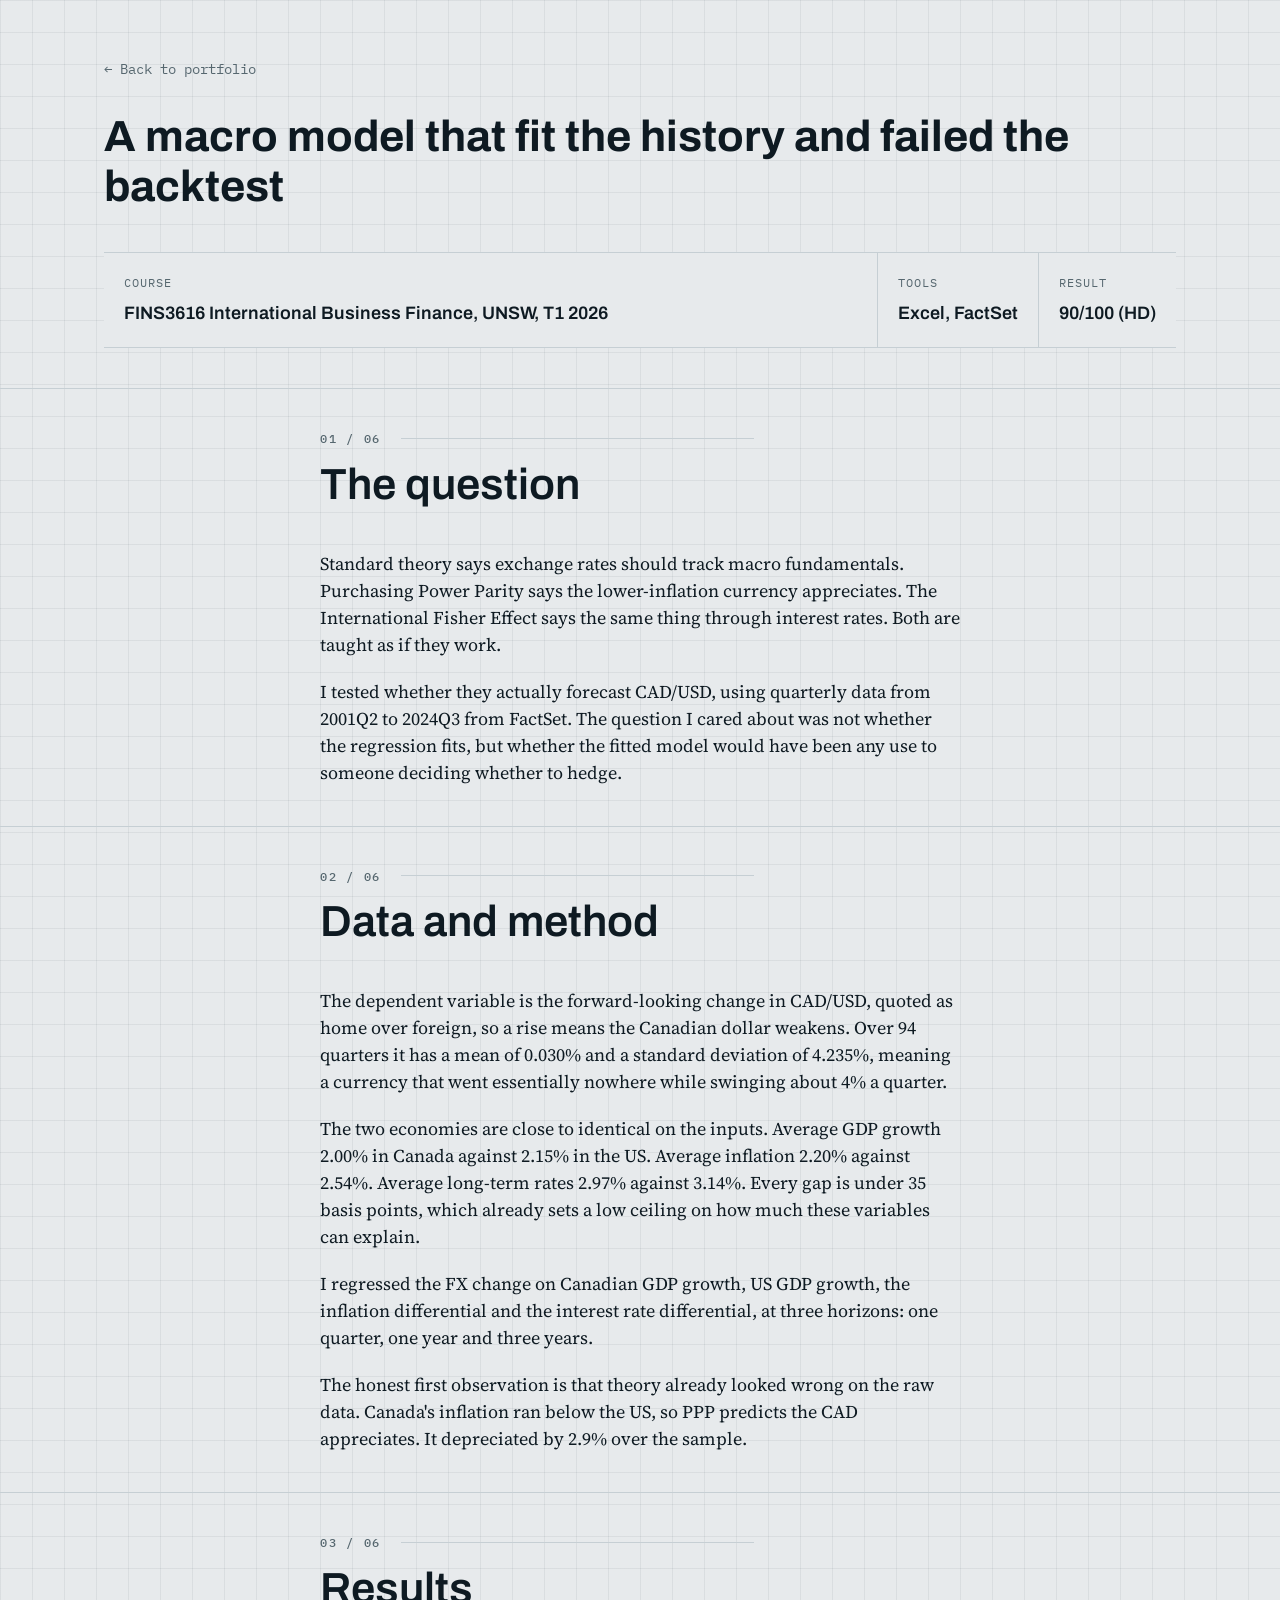
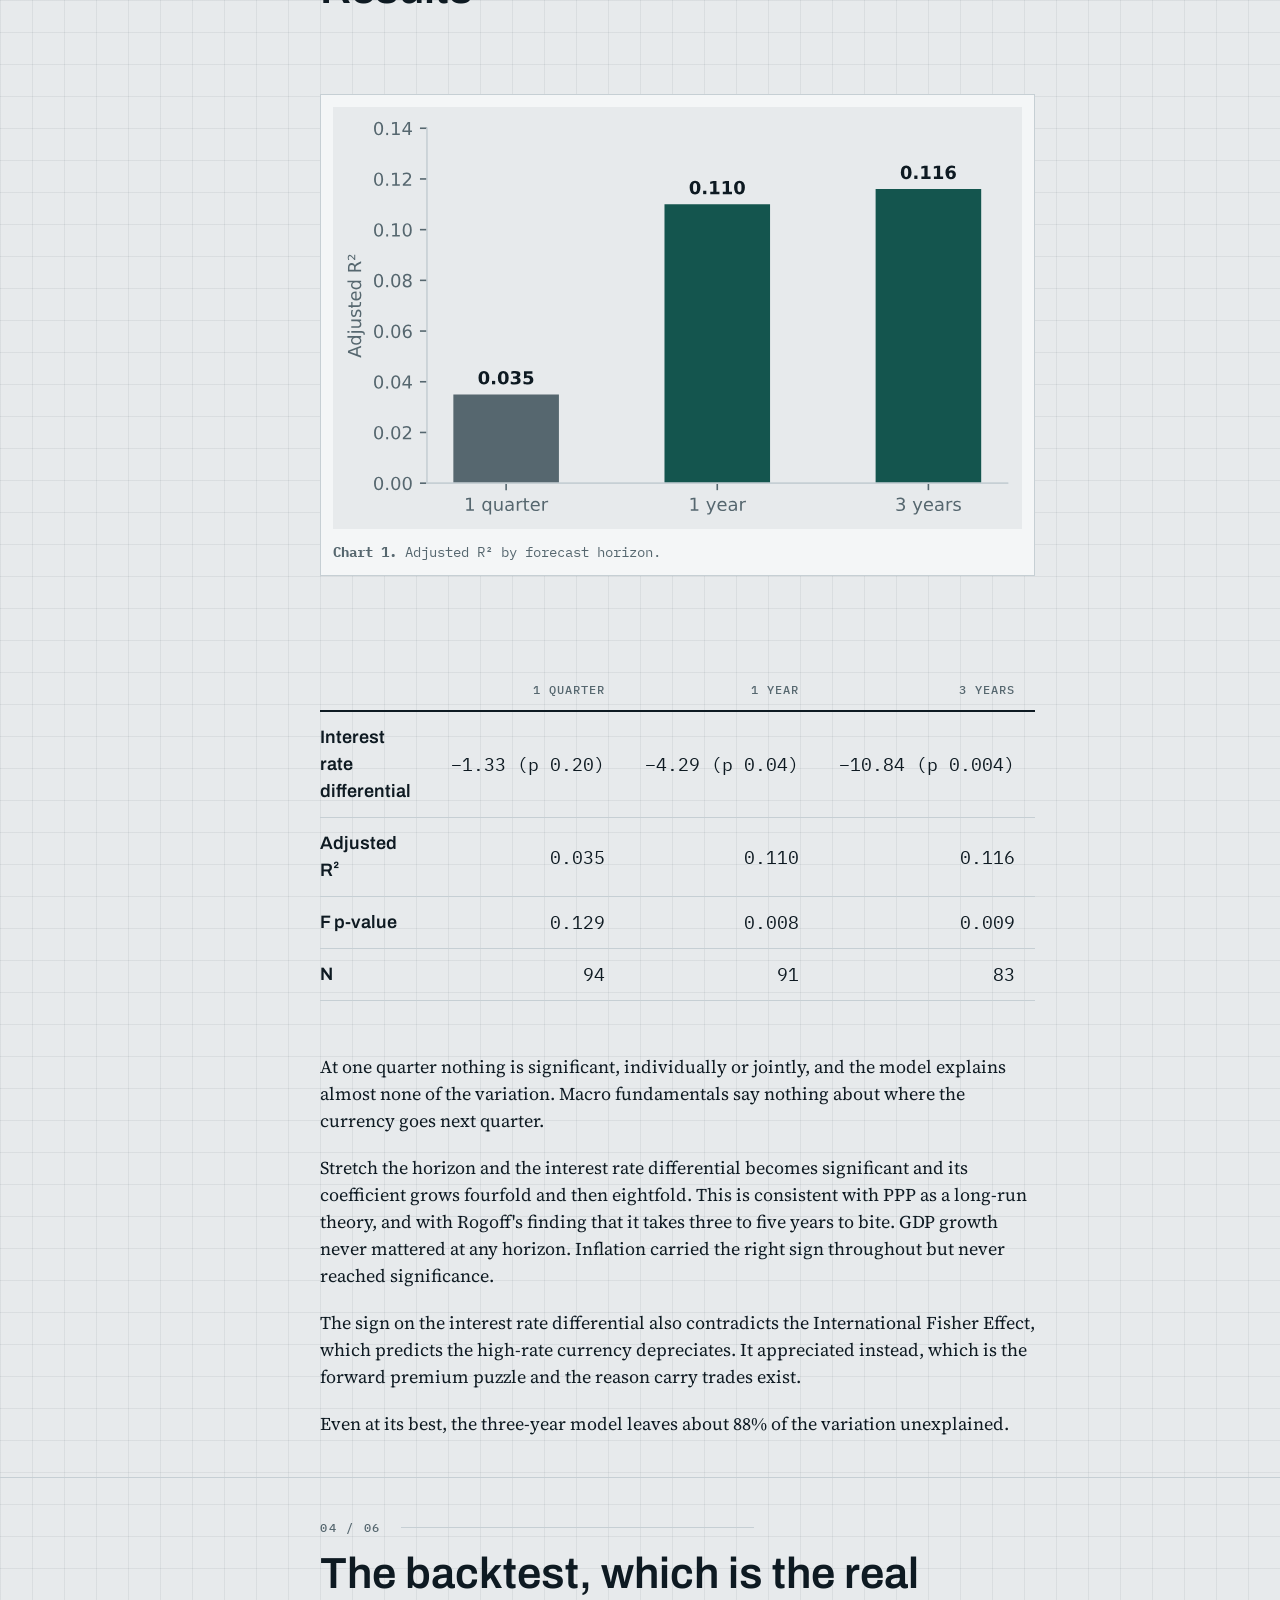
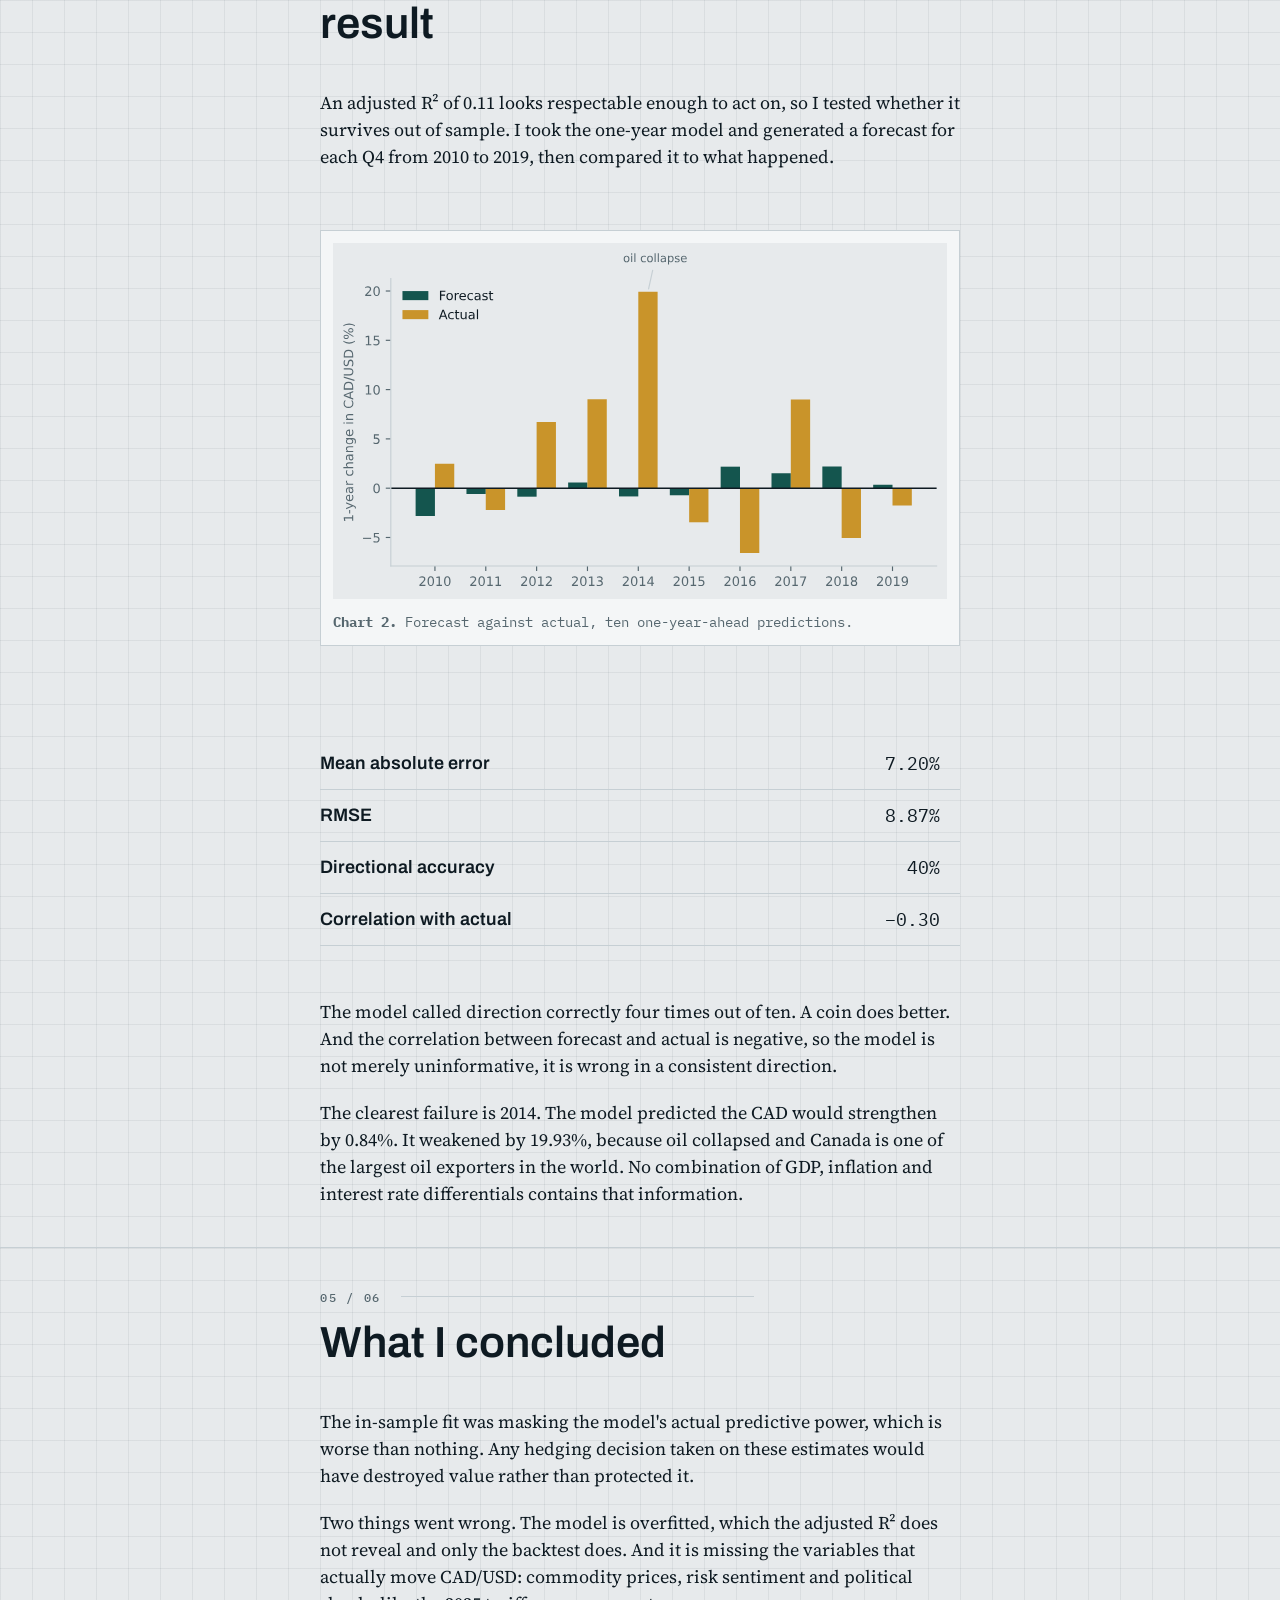
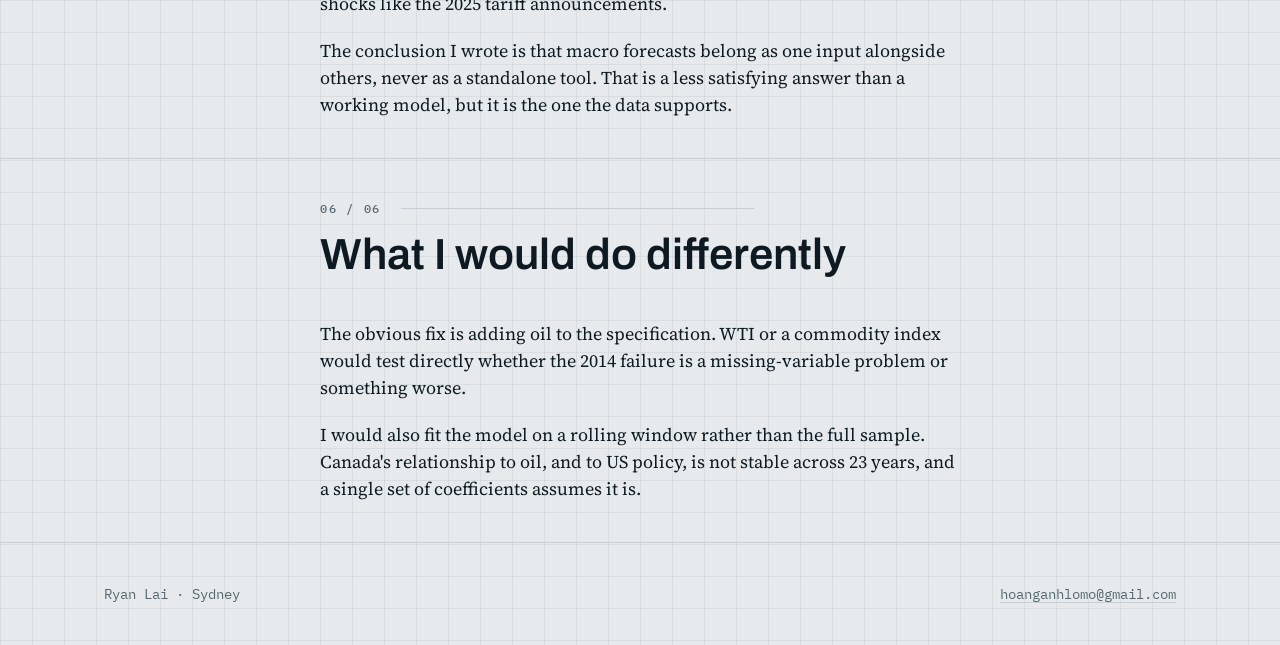
==== work/cad-usd-forecasting.html @ bad3a828 "four project pages, charts, favicon" ====
<!DOCTYPE html>
<html lang="en-AU">
<head>
<meta charset="UTF-8">
<meta name="viewport" content="width=device-width, initial-scale=1.0">
<title>Forecasting CAD/USD on macro fundamentals · Ryan Lai</title>
<meta name="description" content="A macro regression on CAD/USD looked respectable in sample. The out-of-sample backtest showed it was worse than a coin flip.">
<link rel="icon" href="data:image/svg+xml,%3Csvg%20xmlns='http://www.w3.org/2000/svg'%20viewBox='0%200%2064%2064'%3E%3Crect%20width='64'%20height='64'%20rx='14'%20fill='%2314554e'/%3E%3Ctext%20x='32'%20y='44'%20font-family='Arial,%20Helvetica,%20sans-serif'%20font-size='34'%20font-weight='700'%20fill='%23e7eaec'%20text-anchor='middle'%3ER%3C/text%3E%3C/svg%3E">
<link rel="preconnect" href="https://fonts.googleapis.com">
<link rel="preconnect" href="https://fonts.gstatic.com" crossorigin>
<link href="https://fonts.googleapis.com/css2?family=Archivo:wght@500;600;700;800&family=Source+Serif+4:opsz,wght@8..60,400;8..60,600&family=IBM+Plex+Mono:wght@400;500;600&display=swap" rel="stylesheet">
<link rel="stylesheet" href="../assets/style.css">
</head>
<body>
<a class="skip-link" href="#main">Skip to content</a>

<header class="dive-header">
  <div class="wrap">
    <a class="back-link" href="../index.html">&larr; Back to portfolio</a>
    <h1 class="dive-header__title">A macro model that fit the history and failed the backtest</h1>
    <dl class="data-strip">
      <div>
        <dt>Course</dt>
        <dd>FINS3616 International Business Finance, UNSW, T1 2026</dd>
      </div>
      <div>
        <dt>Tools</dt>
        <dd>Excel, FactSet</dd>
      </div>
      <div>
        <dt>Result</dt>
        <dd class="figure">90/100 (HD)</dd>
      </div>
    </dl>
  </div>
</header>

<main id="main" class="dive-main">

  <section class="section" aria-labelledby="the-question-heading">
    <div class="wrap">
      <div class="section-head">
        <p class="eyebrow">01 / 06</p>
        <h2 id="the-question-heading">The question</h2>
      </div>
      <div class="prose">
        <p>
          Standard theory says exchange rates should track macro fundamentals. Purchasing
          Power Parity says the lower-inflation currency appreciates. The International
          Fisher Effect says the same thing through interest rates. Both are taught as if
          they work.
        </p>
        <p>
          I tested whether they actually forecast CAD/USD, using quarterly data from 2001Q2
          to 2024Q3 from FactSet. The question I cared about was not whether the regression
          fits, but whether the fitted model would have been any use to someone deciding
          whether to hedge.
        </p>
      </div>
    </div>
  </section>

  <section class="section" aria-labelledby="data-and-method-heading">
    <div class="wrap">
      <div class="section-head">
        <p class="eyebrow">02 / 06</p>
        <h2 id="data-and-method-heading">Data and method</h2>
      </div>
      <div class="prose">
        <p>
          The dependent variable is the forward-looking change in CAD/USD, quoted as home
          over foreign, so a rise means the Canadian dollar weakens. Over 94 quarters it has
          a mean of 0.030% and a standard deviation of 4.235%, meaning a currency that went
          essentially nowhere while swinging about 4% a quarter.
        </p>
        <p>
          The two economies are close to identical on the inputs. Average GDP growth 2.00%
          in Canada against 2.15% in the US. Average inflation 2.20% against 2.54%. Average
          long-term rates 2.97% against 3.14%. Every gap is under 35 basis points, which
          already sets a low ceiling on how much these variables can explain.
        </p>
        <p>
          I regressed the FX change on Canadian GDP growth, US GDP growth, the inflation
          differential and the interest rate differential, at three horizons: one quarter,
          one year and three years.
        </p>
        <p>
          The honest first observation is that theory already looked wrong on the raw data.
          Canada's inflation ran below the US, so PPP predicts the CAD appreciates. It
          depreciated by 2.9% over the sample.
        </p>
      </div>
    </div>
  </section>

  <section class="section" aria-labelledby="results-heading">
    <div class="wrap">
      <div class="section-head">
        <p class="eyebrow">03 / 06</p>
        <h2 id="results-heading">Results</h2>
      </div>
      <div class="prose">
        <figure class="chart">
          <img src="../assets/charts/cadusd-r2.svg" alt="Bar chart of adjusted R-squared for the CAD/USD regression at three forecast horizons: 0.035 at one quarter, 0.110 at one year, and 0.116 at three years, showing explanatory power stays low even at the longest horizon.">
          <figcaption><strong>Chart 1.</strong> Adjusted R&sup2; by forecast horizon.</figcaption>
        </figure>

        <table class="data-table">
          <thead>
            <tr>
              <th scope="col"></th>
              <th scope="col">1 quarter</th>
              <th scope="col">1 year</th>
              <th scope="col">3 years</th>
            </tr>
          </thead>
          <tbody>
            <tr>
              <th scope="row">Interest rate differential</th>
              <td class="figure">&minus;1.33 (p 0.20)</td>
              <td class="figure">&minus;4.29 (p 0.04)</td>
              <td class="figure">&minus;10.84 (p 0.004)</td>
            </tr>
            <tr>
              <th scope="row">Adjusted R&sup2;</th>
              <td class="figure">0.035</td>
              <td class="figure">0.110</td>
              <td class="figure">0.116</td>
            </tr>
            <tr>
              <th scope="row">F p-value</th>
              <td class="figure">0.129</td>
              <td class="figure">0.008</td>
              <td class="figure">0.009</td>
            </tr>
            <tr>
              <th scope="row">N</th>
              <td class="figure">94</td>
              <td class="figure">91</td>
              <td class="figure">83</td>
            </tr>
          </tbody>
        </table>

        <p>
          At one quarter nothing is significant, individually or jointly, and the model
          explains almost none of the variation. Macro fundamentals say nothing about where
          the currency goes next quarter.
        </p>
        <p>
          Stretch the horizon and the interest rate differential becomes significant and its
          coefficient grows fourfold and then eightfold. This is consistent with PPP as a
          long-run theory, and with Rogoff's finding that it takes three to five years to
          bite. GDP growth never mattered at any horizon. Inflation carried the right sign
          throughout but never reached significance.
        </p>
        <p>
          The sign on the interest rate differential also contradicts the International
          Fisher Effect, which predicts the high-rate currency depreciates. It appreciated
          instead, which is the forward premium puzzle and the reason carry trades exist.
        </p>
        <p>
          Even at its best, the three-year model leaves about 88% of the variation
          unexplained.
        </p>
      </div>
    </div>
  </section>

  <section class="section" aria-labelledby="the-backtest-heading">
    <div class="wrap">
      <div class="section-head">
        <p class="eyebrow">04 / 06</p>
        <h2 id="the-backtest-heading">The backtest, which is the real result</h2>
      </div>
      <div class="prose">
        <p>
          An adjusted R&sup2; of 0.11 looks respectable enough to act on, so I tested whether
          it survives out of sample. I took the one-year model and generated a forecast for
          each Q4 from 2010 to 2019, then compared it to what happened.
        </p>

        <figure class="chart">
          <img src="../assets/charts/cadusd-backtest.svg" alt="Grouped bar chart with forecast and actual CAD/USD change bars side by side for each year from 2010 to 2019, with the two bars diverging sharply in 2014 when an oil price collapse is annotated on the chart.">
          <figcaption><strong>Chart 2.</strong> Forecast against actual, ten one-year-ahead predictions.</figcaption>
        </figure>

        <table class="data-table">
          <tbody>
            <tr>
              <th scope="row">Mean absolute error</th>
              <td class="figure">7.20%</td>
            </tr>
            <tr>
              <th scope="row">RMSE</th>
              <td class="figure">8.87%</td>
            </tr>
            <tr>
              <th scope="row">Directional accuracy</th>
              <td class="figure">40%</td>
            </tr>
            <tr>
              <th scope="row">Correlation with actual</th>
              <td class="figure">&minus;0.30</td>
            </tr>
          </tbody>
        </table>

        <p>
          The model called direction correctly four times out of ten. A coin does better.
          And the correlation between forecast and actual is negative, so the model is not
          merely uninformative, it is wrong in a consistent direction.
        </p>
        <p>
          The clearest failure is 2014. The model predicted the CAD would strengthen by
          0.84%. It weakened by 19.93%, because oil collapsed and Canada is one of the
          largest oil exporters in the world. No combination of GDP, inflation and interest
          rate differentials contains that information.
        </p>
      </div>
    </div>
  </section>

  <section class="section" aria-labelledby="what-i-concluded-heading">
    <div class="wrap">
      <div class="section-head">
        <p class="eyebrow">05 / 06</p>
        <h2 id="what-i-concluded-heading">What I concluded</h2>
      </div>
      <div class="prose">
        <p>
          The in-sample fit was masking the model's actual predictive power, which is worse
          than nothing. Any hedging decision taken on these estimates would have destroyed
          value rather than protected it.
        </p>
        <p>
          Two things went wrong. The model is overfitted, which the adjusted R&sup2; does not
          reveal and only the backtest does. And it is missing the variables that actually
          move CAD/USD: commodity prices, risk sentiment and political shocks like the 2025
          tariff announcements.
        </p>
        <p>
          The conclusion I wrote is that macro forecasts belong as one input alongside
          others, never as a standalone tool. That is a less satisfying answer than a
          working model, but it is the one the data supports.
        </p>
      </div>
    </div>
  </section>

  <section class="section" aria-labelledby="what-i-would-do-differently-heading">
    <div class="wrap">
      <div class="section-head">
        <p class="eyebrow">06 / 06</p>
        <h2 id="what-i-would-do-differently-heading">What I would do differently</h2>
      </div>
      <div class="prose">
        <p>
          The obvious fix is adding oil to the specification. WTI or a commodity index would
          test directly whether the 2014 failure is a missing-variable problem or something
          worse.
        </p>
        <p>
          I would also fit the model on a rolling window rather than the full sample.
          Canada's relationship to oil, and to US policy, is not stable across 23 years, and
          a single set of coefficients assumes it is.
        </p>
      </div>
    </div>
  </section>

</main>

<footer class="site-footer">
  <div class="wrap">
    <span>Ryan Lai · Sydney</span>
    <a href="mailto:hoanganhlomo@gmail.com">hoanganhlomo@gmail.com</a>
  </div>
</footer>

</body>
</html>
---- assets/style.css ----
/*
  Portfolio stylesheet — single source of truth for index.html and the
  work/ deep dive pages. Tokens and shared components live here; nothing
  in this file is tuned to a single page.
*/

/* ---------------------------------------------------------------------
   Reset
--------------------------------------------------------------------- */

*,
*::before,
*::after {
  box-sizing: border-box;
}

html {
  -webkit-text-size-adjust: 100%;
}

body,
h1, h2, h3, h4,
p, dl, dd, figure {
  margin: 0;
}

ul, ol {
  margin: 0;
  padding: 0;
  list-style: none;
}

img, svg {
  display: block;
  max-width: 100%;
}

a {
  color: inherit;
}

button {
  font: inherit;
  color: inherit;
}

/* ---------------------------------------------------------------------
   Tokens
--------------------------------------------------------------------- */

:root {
  /* colour */
  --paper: #E7EAEC;
  --card: #F4F6F7;
  --ink: #0E1A22;
  --muted: #56676F;
  --rule: #C6CFD4;
  --frontier: #14554E;
  --signal: #C9942A;
  --grid-line: rgba(14, 26, 34, 0.06);

  /* type */
  --font-display: 'Archivo', 'Helvetica Neue', Arial, sans-serif;
  --font-body: 'Source Serif 4', Georgia, 'Times New Roman', serif;
  --font-mono: 'IBM Plex Mono', 'Courier New', monospace;

  --fs-900: clamp(2.75rem, 2.1rem + 3vw, 4.75rem);
  --fs-800: clamp(1.9rem, 1.6rem + 1.4vw, 2.75rem);
  --fs-700: clamp(1.4rem, 1.25rem + 0.7vw, 1.75rem);
  --fs-600: clamp(1.15rem, 1.05rem + 0.4vw, 1.35rem);
  --fs-500: 1.125rem;
  --fs-400: 1rem;
  --fs-300: 0.9rem;
  --fs-200: 0.78rem;

  --lh-tight: 1.15;
  --lh-normal: 1.5;
  --lh-loose: 1.7;

  /* spacing */
  --space-1: 0.25rem;
  --space-2: 0.5rem;
  --space-3: 0.75rem;
  --space-4: 1.25rem;
  --space-5: 2rem;
  --space-6: 2.5rem;
  --space-7: 3.5rem;
  --space-8: 5rem;

  /* layout */
  --content-max: 72rem;
  --gutter: clamp(1.25rem, 4vw, 2.5rem);
  --radius: 3px;
  --border: 1px solid var(--rule);

  /* motion */
  --ease: 150ms ease;
}

/* ---------------------------------------------------------------------
   Base
--------------------------------------------------------------------- */

body {
  background-color: var(--paper);
  background-image:
    linear-gradient(var(--grid-line) 1px, transparent 1px),
    linear-gradient(90deg, var(--grid-line) 1px, transparent 1px);
  background-size: 32px 32px;
  color: var(--ink);
  font-family: var(--font-body);
  font-size: var(--fs-400);
  line-height: var(--lh-normal);
  -webkit-font-smoothing: antialiased;
}

h1, h2, h3, h4 {
  font-family: var(--font-display);
  line-height: var(--lh-tight);
  color: var(--ink);
  font-weight: 700;
}

h1 { font-size: var(--fs-900); }
h2 { font-size: var(--fs-800); }
h3 { font-size: var(--fs-600); }

p {
  max-width: 62ch;
}

a {
  text-decoration-color: var(--rule);
  text-underline-offset: 0.2em;
}

/* ---------------------------------------------------------------------
   Focus and motion
--------------------------------------------------------------------- */

:focus-visible {
  outline: 2px solid var(--frontier);
  outline-offset: 3px;
}

@media (prefers-reduced-motion: reduce) {
  *, *::before, *::after {
    animation-duration: 0.01ms !important;
    animation-iteration-count: 1 !important;
    transition-duration: 0.01ms !important;
    scroll-behavior: auto !important;
  }
}

/* ---------------------------------------------------------------------
   Layout utilities
--------------------------------------------------------------------- */

.wrap {
  max-width: var(--content-max);
  margin-inline: auto;
  padding-inline: var(--gutter);
}

.section {
  padding-block: var(--space-8);
  border-top: var(--border);
}

.skip-link {
  position: absolute;
  left: -999px;
  top: auto;
  background: var(--ink);
  color: var(--paper);
  padding: var(--space-2) var(--space-4);
  font-family: var(--font-mono);
  font-size: var(--fs-300);
  z-index: 100;
}

.skip-link:focus {
  left: var(--space-4);
  top: var(--space-4);
}

/* ---------------------------------------------------------------------
   Component: figure
   Every numeric value on the page runs through this: mono face,
   tabular numerals, so figures line up wherever they appear.
--------------------------------------------------------------------- */

.figure {
  font-family: var(--font-mono);
  font-variant-numeric: tabular-nums;
}

/* ---------------------------------------------------------------------
   Component: eyebrow
   Uppercase mono label with a rule running to the right margin.
--------------------------------------------------------------------- */

.eyebrow {
  display: flex;
  align-items: center;
  gap: var(--space-4);
  font-family: var(--font-mono);
  font-size: var(--fs-200);
  font-weight: 500;
  letter-spacing: 0.14em;
  text-transform: uppercase;
  color: var(--muted);
}

.eyebrow::after {
  content: "";
  flex: 1 1 auto;
  height: 1px;
  background: var(--rule);
}

/* ---------------------------------------------------------------------
   Component: section heading
   Eyebrow + h2, used to open every major section.
--------------------------------------------------------------------- */

.section-head {
  display: grid;
  gap: var(--space-3);
  margin-bottom: var(--space-6);
  max-width: 46rem;
}

.section-head h2 {
  font-weight: 600;
}

.section-head__lede {
  color: var(--muted);
  font-size: var(--fs-500);
}

/* ---------------------------------------------------------------------
   Component: prose
   A group of body paragraphs, spaced and width-capped for reading.
   Used for the About copy and the deep dive write-ups.
--------------------------------------------------------------------- */

.prose {
  display: grid;
  gap: var(--space-4);
  max-width: 60ch;
  font-size: var(--fs-500);
}

.prose p {
  max-width: none;
}

/* ---------------------------------------------------------------------
   Component: back link
   Used at the top of deep dive pages to return to the landing page.
--------------------------------------------------------------------- */

.back-link {
  display: inline-flex;
  align-items: center;
  gap: var(--space-2);
  font-family: var(--font-mono);
  font-size: var(--fs-300);
  color: var(--muted);
  text-decoration: none;
}

.back-link:hover {
  color: var(--frontier);
}

/* ---------------------------------------------------------------------
   Component: dive header
   Title, course, tools, result block that opens every deep dive page.
--------------------------------------------------------------------- */

.dive-header {
  padding-block: var(--space-7) var(--space-6);
}

.dive-header__title {
  margin-top: var(--space-5);
  font-size: var(--fs-800);
}

.dive-header .data-strip {
  grid-template-columns: 1fr max-content max-content;
  margin-top: var(--space-6);
}

/*
  Modifier for header blocks with more than three items (e.g. a case
  competition header: Competition, Team, My sections, Tools). Columns
  size to their own content and wrap to a new row once they run out
  of room, rather than forcing a fixed track count.
*/

.dive-header .data-strip--wrap {
  display: flex;
  flex-wrap: wrap;
}

.dive-header .data-strip--wrap > div {
  flex: 1 1 15rem;
}

/* ---------------------------------------------------------------------
   Deep dive body
   Scoped to <main class="dive-main"> so the landing page, which
   reuses .section-head and .prose too, is unaffected.
--------------------------------------------------------------------- */

.dive-main .section {
  padding-block: var(--space-6);
}

.dive-main .section-head,
.dive-main .prose {
  max-width: 40rem;
  margin-inline: auto;
}

/* ---------------------------------------------------------------------
   Component: project card
   Reflows cleanly at three, four or five cards.
--------------------------------------------------------------------- */

.card-grid {
  display: grid;
  grid-template-columns: repeat(2, 1fr);
  gap: var(--space-5);
}

.card {
  --strip-bg: var(--card);
  display: flex;
  flex-direction: column;
  gap: var(--space-4);
  background: var(--card);
  border: var(--border);
  border-radius: var(--radius);
  padding: var(--space-5);
  text-decoration: none;
  transition: border-color var(--ease), transform var(--ease);
}

.card:hover,
.card:focus-visible {
  border-color: var(--frontier);
}

.card:hover {
  transform: translateY(-2px);
}

.card__title {
  display: flex;
  align-items: baseline;
  justify-content: space-between;
  gap: var(--space-3);
  font-size: var(--fs-600);
  font-weight: 600;
}

.card__line {
  color: var(--muted);
  font-size: var(--fs-400);
  max-width: none;
}

.card .data-strip {
  margin-top: auto;
  grid-template-columns: repeat(2, 1fr);
}

.card .data-strip > div:first-child {
  grid-column: span 2;
}

.card .data-strip > div {
  padding: var(--space-3);
}

.card .data-strip dd {
  font-size: var(--fs-400);
}

.card__cue {
  font-size: var(--fs-500);
  color: var(--frontier);
  transition: transform var(--ease);
}

.card:hover .card__cue,
.card:focus-visible .card__cue {
  transform: translateX(4px);
}

/* ---------------------------------------------------------------------
   Component: data strip
   Label/value pairs in a rule, used for quick facts and page headers.
--------------------------------------------------------------------- */

.data-strip {
  display: grid;
  grid-template-columns: repeat(auto-fit, minmax(min(160px, 100%), 1fr));
  gap: 1px;
  background: var(--rule);
  border-top: var(--border);
  border-bottom: var(--border);
}

.data-strip > div {
  padding: var(--space-4);
  background: var(--strip-bg, var(--paper));
}

.data-strip dt {
  font-family: var(--font-mono);
  font-size: var(--fs-200);
  letter-spacing: 0.08em;
  text-transform: uppercase;
  color: var(--muted);
  margin-bottom: var(--space-2);
}

.data-strip dd {
  font-family: var(--font-display);
  font-size: var(--fs-500);
  font-weight: 600;
  margin: 0;
}

/* ---------------------------------------------------------------------
   Facts caption (sits directly under the hero)
--------------------------------------------------------------------- */

.facts {
  border-top: none;
  padding-block: var(--space-3) var(--space-6);
}

.facts .data-strip {
  grid-template-columns: repeat(3, 1fr);
}

.facts .data-strip > div {
  display: flex;
  align-items: baseline;
  gap: var(--space-2);
  padding: var(--space-2) var(--space-3);
}

.facts .data-strip dt {
  margin-bottom: 0;
}

.facts .data-strip dt::after {
  content: ":";
}

.facts .data-strip dd {
  font-family: var(--font-mono);
  font-size: var(--fs-300);
  font-weight: 400;
}

/* ---------------------------------------------------------------------
   Component: data table
   Proper tables for the numbers in a deep dive, row labels in
   Archivo, figures in mono via .figure on each numeric cell.
--------------------------------------------------------------------- */

.data-table {
  width: 100%;
  border-collapse: collapse;
  margin-block: var(--space-5);
}

.data-table th,
.data-table td {
  padding: var(--space-3) var(--space-4);
  text-align: right;
  border-bottom: var(--border);
}

.data-table th:first-child,
.data-table td:first-child {
  text-align: left;
  padding-left: 0;
}

.data-table th:not(:first-child),
.data-table td:not(:first-child) {
  width: 1%;
  white-space: nowrap;
}

.data-table thead th {
  font-family: var(--font-mono);
  font-size: var(--fs-200);
  font-weight: 500;
  letter-spacing: 0.08em;
  text-transform: uppercase;
  color: var(--muted);
  border-bottom: 2px solid var(--ink);
}

.data-table tbody th {
  font-family: var(--font-display);
  font-weight: 600;
  color: var(--ink);
}

/* ---------------------------------------------------------------------
   Component: chart
   Placeholder frame for an exported chart from assets/charts/.
--------------------------------------------------------------------- */

.chart {
  margin-block: var(--space-6);
  border: var(--border);
  background: var(--card);
  padding: var(--space-3);
}

.chart img {
  display: block;
  width: 100%;
  height: auto;
  background: var(--paper);
}

.chart figcaption {
  margin-top: var(--space-3);
  font-family: var(--font-mono);
  font-size: var(--fs-300);
  color: var(--muted);
}

/* ---------------------------------------------------------------------
   Component: footer
--------------------------------------------------------------------- */

.site-footer {
  border-top: var(--border);
  padding-block: var(--space-6);
}

.site-footer .wrap {
  display: flex;
  flex-wrap: wrap;
  justify-content: space-between;
  gap: var(--space-3);
  font-family: var(--font-mono);
  font-size: var(--fs-300);
  color: var(--muted);
}

.site-footer .wrap > * {
  min-width: 0;
}

.site-footer a {
  color: var(--muted);
}

.site-footer a:hover {
  color: var(--frontier);
}

/* ---------------------------------------------------------------------
   Hero (landing page)
--------------------------------------------------------------------- */

.hero {
  padding-block: var(--space-7) var(--space-4);
}

.hero__inner {
  display: grid;
  grid-template-columns: 1fr;
}

.hero__name {
  font-weight: 800;
}

.hero__role {
  margin-top: var(--space-4);
  font-size: var(--fs-500);
  color: var(--muted);
  max-width: none;
}

.contact-chips {
  margin-top: var(--space-5);
  display: flex;
  flex-wrap: wrap;
  align-items: center;
  gap: var(--space-2) 0;
  font-family: var(--font-mono);
  font-size: var(--fs-300);
}

.contact-chips li:not(:last-child)::after {
  content: "\00B7";
  color: var(--rule);
  margin-inline: var(--space-4);
}

.contact-chips a {
  color: var(--ink);
  text-decoration: underline;
  text-decoration-color: var(--rule);
}

.contact-chips a:hover {
  color: var(--frontier);
  text-decoration-color: var(--frontier);
}

/*
  No hero visual for now — the name and positioning line run full width
  instead. Reinstate this block, and the two-column .hero__inner rule
  above, when a real exported chart is ready to sit here.

.hero__inner {
  grid-template-columns: 1.2fr 1fr;
  gap: var(--space-6);
  align-items: center;
}

.hero__visual {
  border: var(--border);
  background: var(--card);
  border-radius: var(--radius);
  padding: var(--space-4);
}

.hero__visual svg {
  width: 100%;
  height: auto;
}
*/

/* ---------------------------------------------------------------------
   Experience
--------------------------------------------------------------------- */

.role-list {
  display: grid;
  gap: var(--space-6);
}

.role {
  display: grid;
  grid-template-columns: 12rem 1fr;
  gap: var(--space-5);
}

.nowrap {
  white-space: nowrap;
}

.role__title {
  font-weight: 600;
}

.role__org {
  margin-top: var(--space-1);
  font-family: var(--font-mono);
  font-size: var(--fs-300);
  color: var(--muted);
}

.role__desc {
  color: var(--ink);
  max-width: 62ch;
}

/* ---------------------------------------------------------------------
   Toolkit
--------------------------------------------------------------------- */

.toolkit-grid {
  display: grid;
  grid-template-columns: repeat(auto-fit, minmax(min(220px, 100%), 1fr));
  gap: var(--space-5);
}

.toolkit-group__label {
  font-family: var(--font-mono);
  font-size: var(--fs-200);
  letter-spacing: 0.1em;
  text-transform: uppercase;
  color: var(--frontier);
  margin-bottom: var(--space-2);
}

.toolkit-group__items {
  font-size: var(--fs-500);
  max-width: none;
}

/* ---------------------------------------------------------------------
   Contact
--------------------------------------------------------------------- */

.contact {
  background: var(--ink);
  color: var(--paper);
  border-top: none;
}

.contact .eyebrow,
.contact .section-head__lede {
  color: var(--rule);
}

.contact .eyebrow::after {
  background: var(--muted);
}

.contact h2 {
  color: var(--paper);
}

.contact-methods {
  margin-top: var(--space-5);
  display: flex;
  flex-wrap: wrap;
  align-items: baseline;
  gap: var(--space-3) var(--space-6);
  font-family: var(--font-mono);
  font-size: var(--fs-400);
}

.contact-methods a {
  text-decoration: underline;
  text-decoration-color: var(--rule);
}

.contact-methods a:hover {
  color: var(--signal);
  text-decoration-color: var(--signal);
}

.button {
  display: inline-flex;
  align-items: center;
  gap: var(--space-2);
  border: 1px solid var(--frontier);
  color: var(--frontier);
  padding: var(--space-3) var(--space-4);
  font-family: var(--font-mono);
  font-size: var(--fs-300);
  text-decoration: none;
  border-radius: var(--radius);
  transition: background var(--ease), color var(--ease);
}

.button:hover {
  background: var(--frontier);
  color: var(--card);
}

.contact .button {
  border-color: var(--signal);
  color: var(--signal);
}

.contact .button:hover {
  background: var(--signal);
  color: var(--ink);
}

/* ---------------------------------------------------------------------
   Responsive
--------------------------------------------------------------------- */

@media (max-width: 760px) {
  /*
  .hero__visual {
    max-width: 22rem;
  }
  */

  .card-grid {
    grid-template-columns: 1fr;
  }

  .role {
    grid-template-columns: 1fr;
    gap: var(--space-2);
  }
}

@media (max-width: 420px) {
  :root {
    --gutter: 1rem;
  }

  .section {
    padding-block: var(--space-7);
  }

  .card .data-strip {
    grid-template-columns: 1fr;
  }

  .card .data-strip > div:first-child {
    grid-column: span 1;
  }

  .facts .data-strip {
    grid-template-columns: 1fr;
  }

  .dive-header .data-strip {
    grid-template-columns: 1fr;
  }

  .dive-header .data-strip--wrap > div {
    flex-basis: 100%;
  }
}
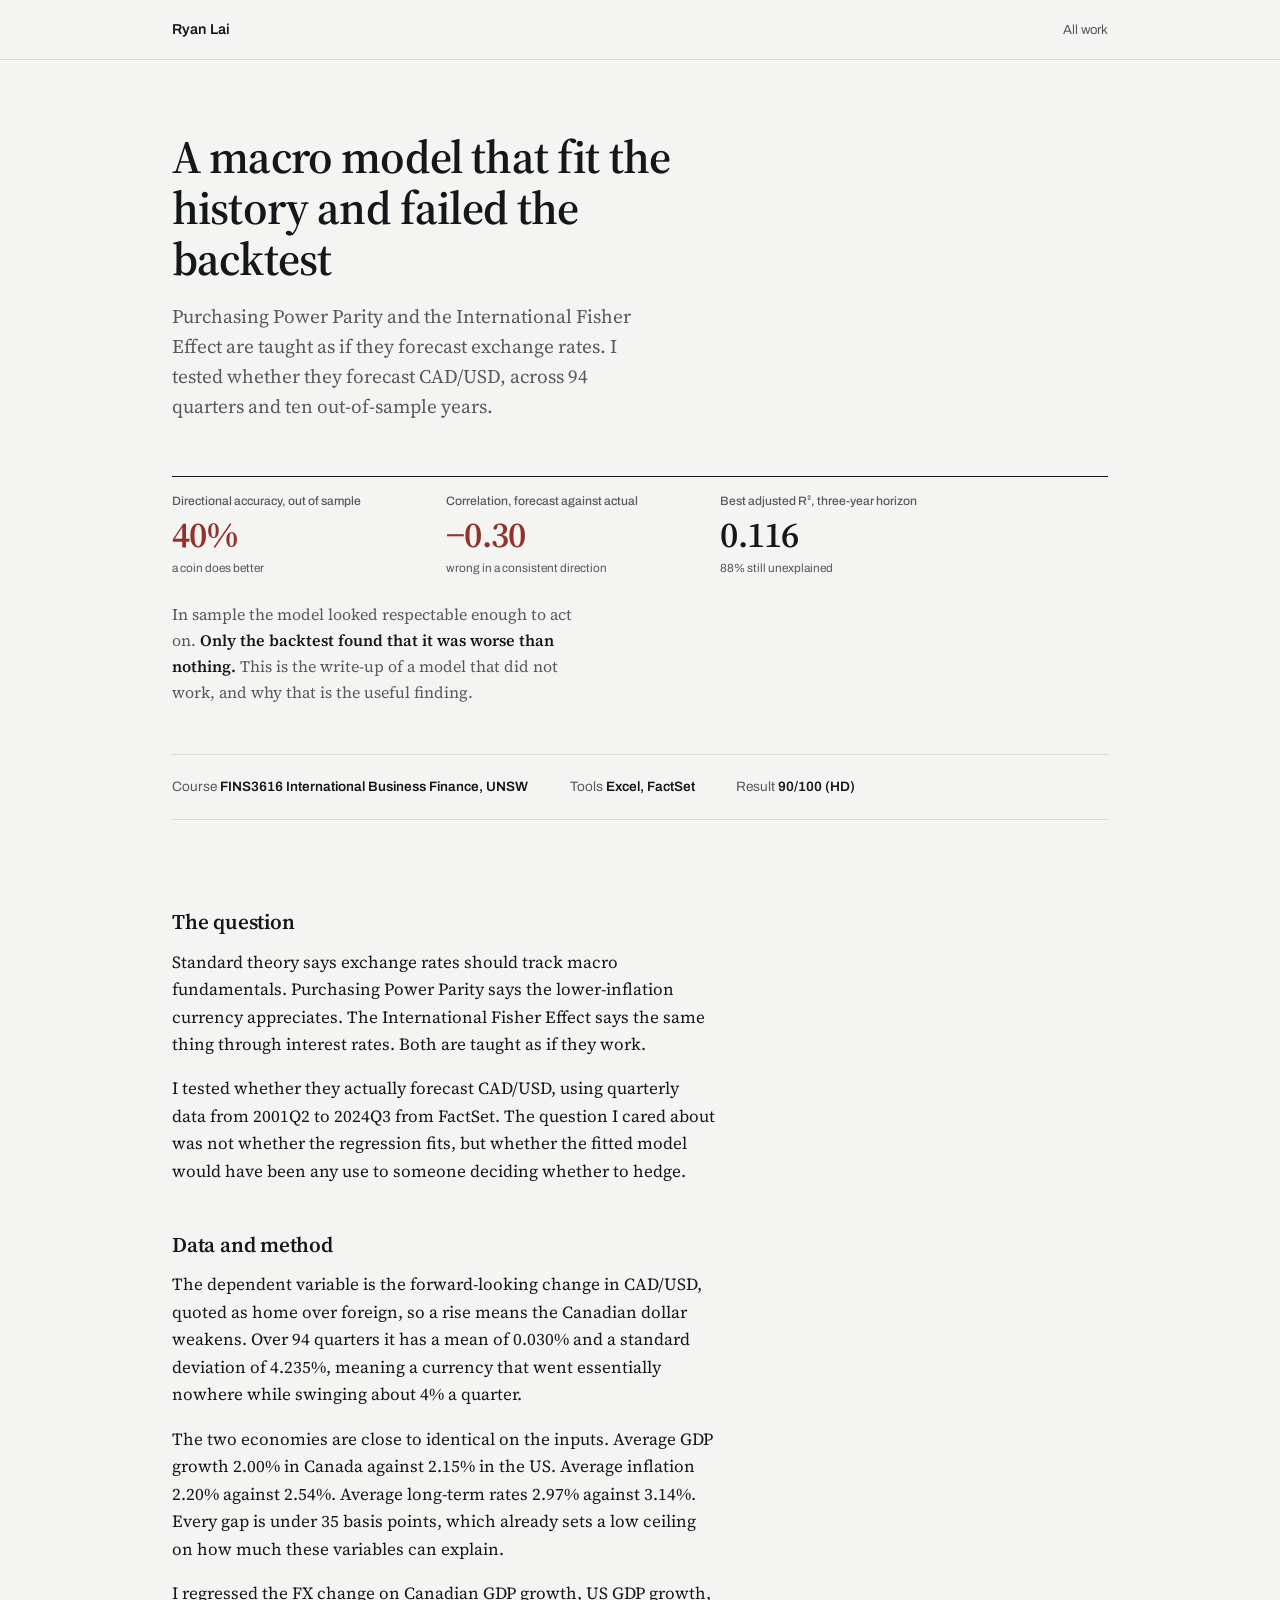
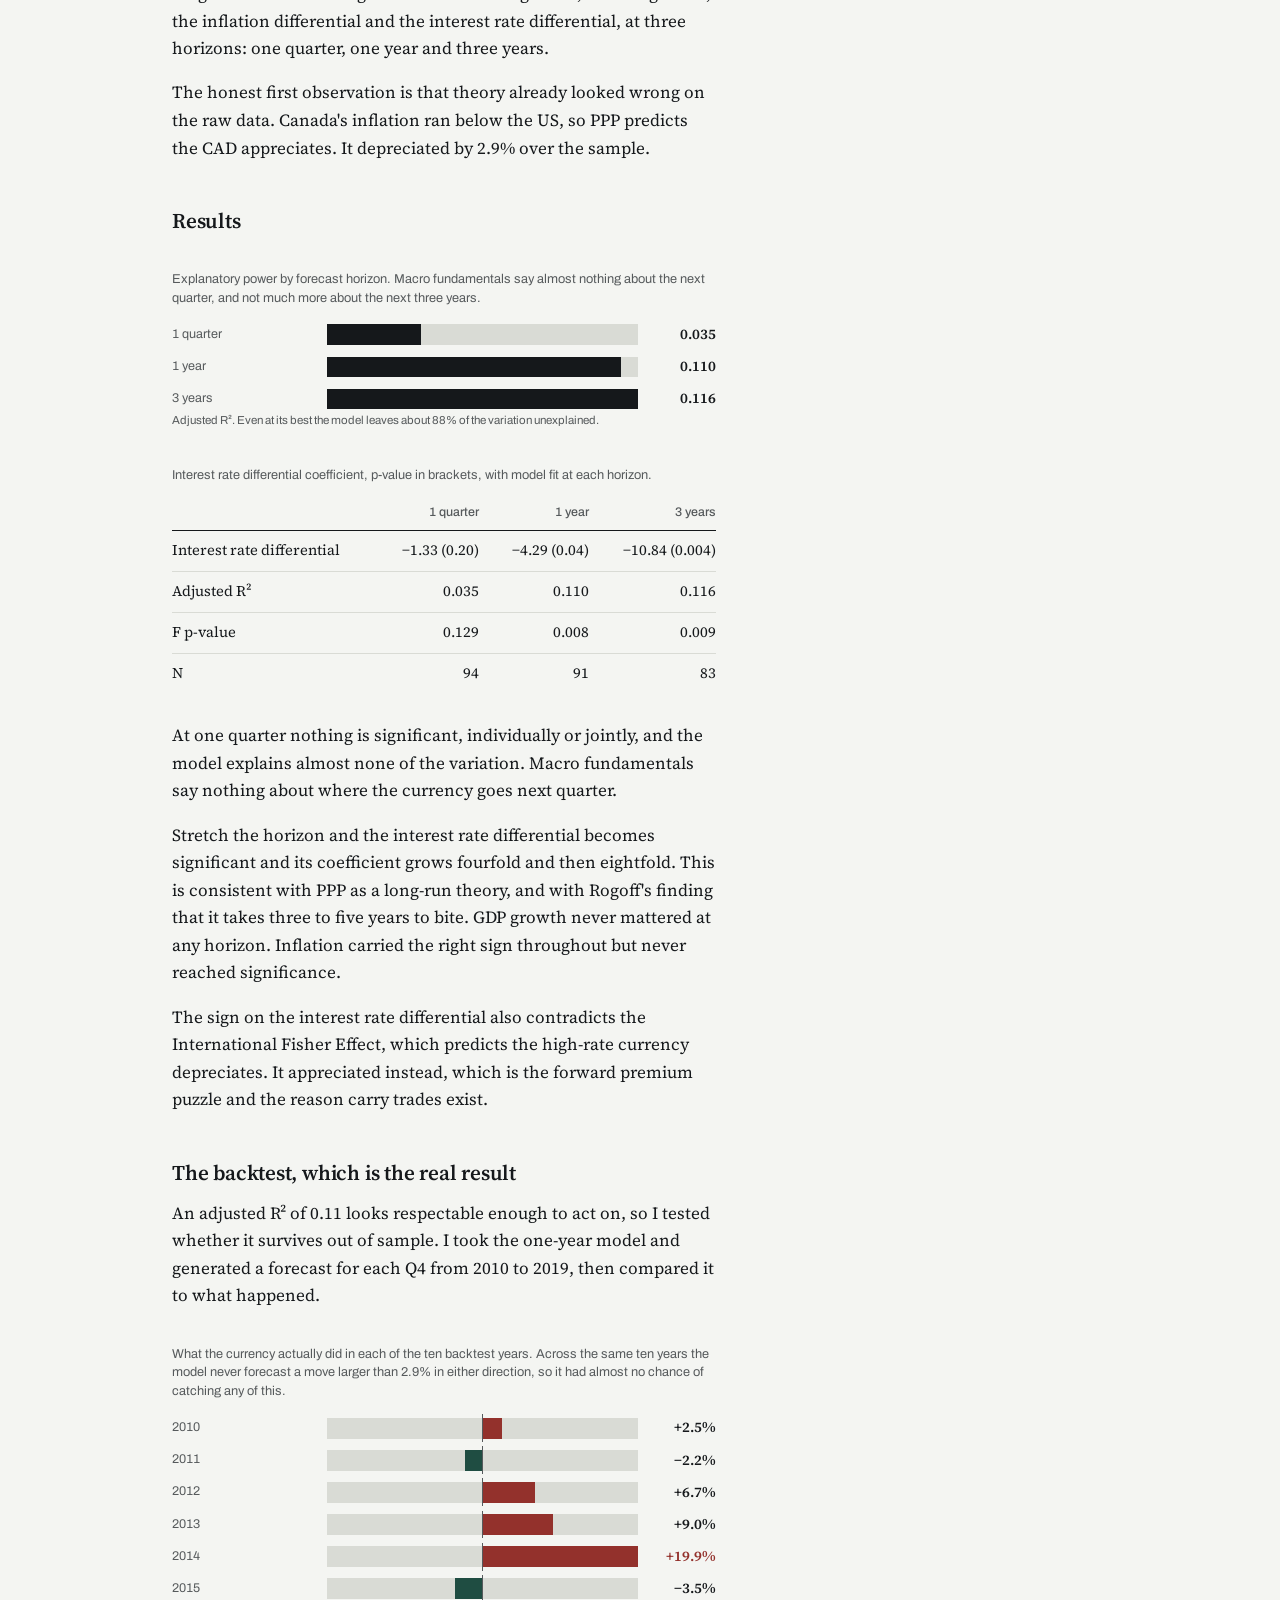
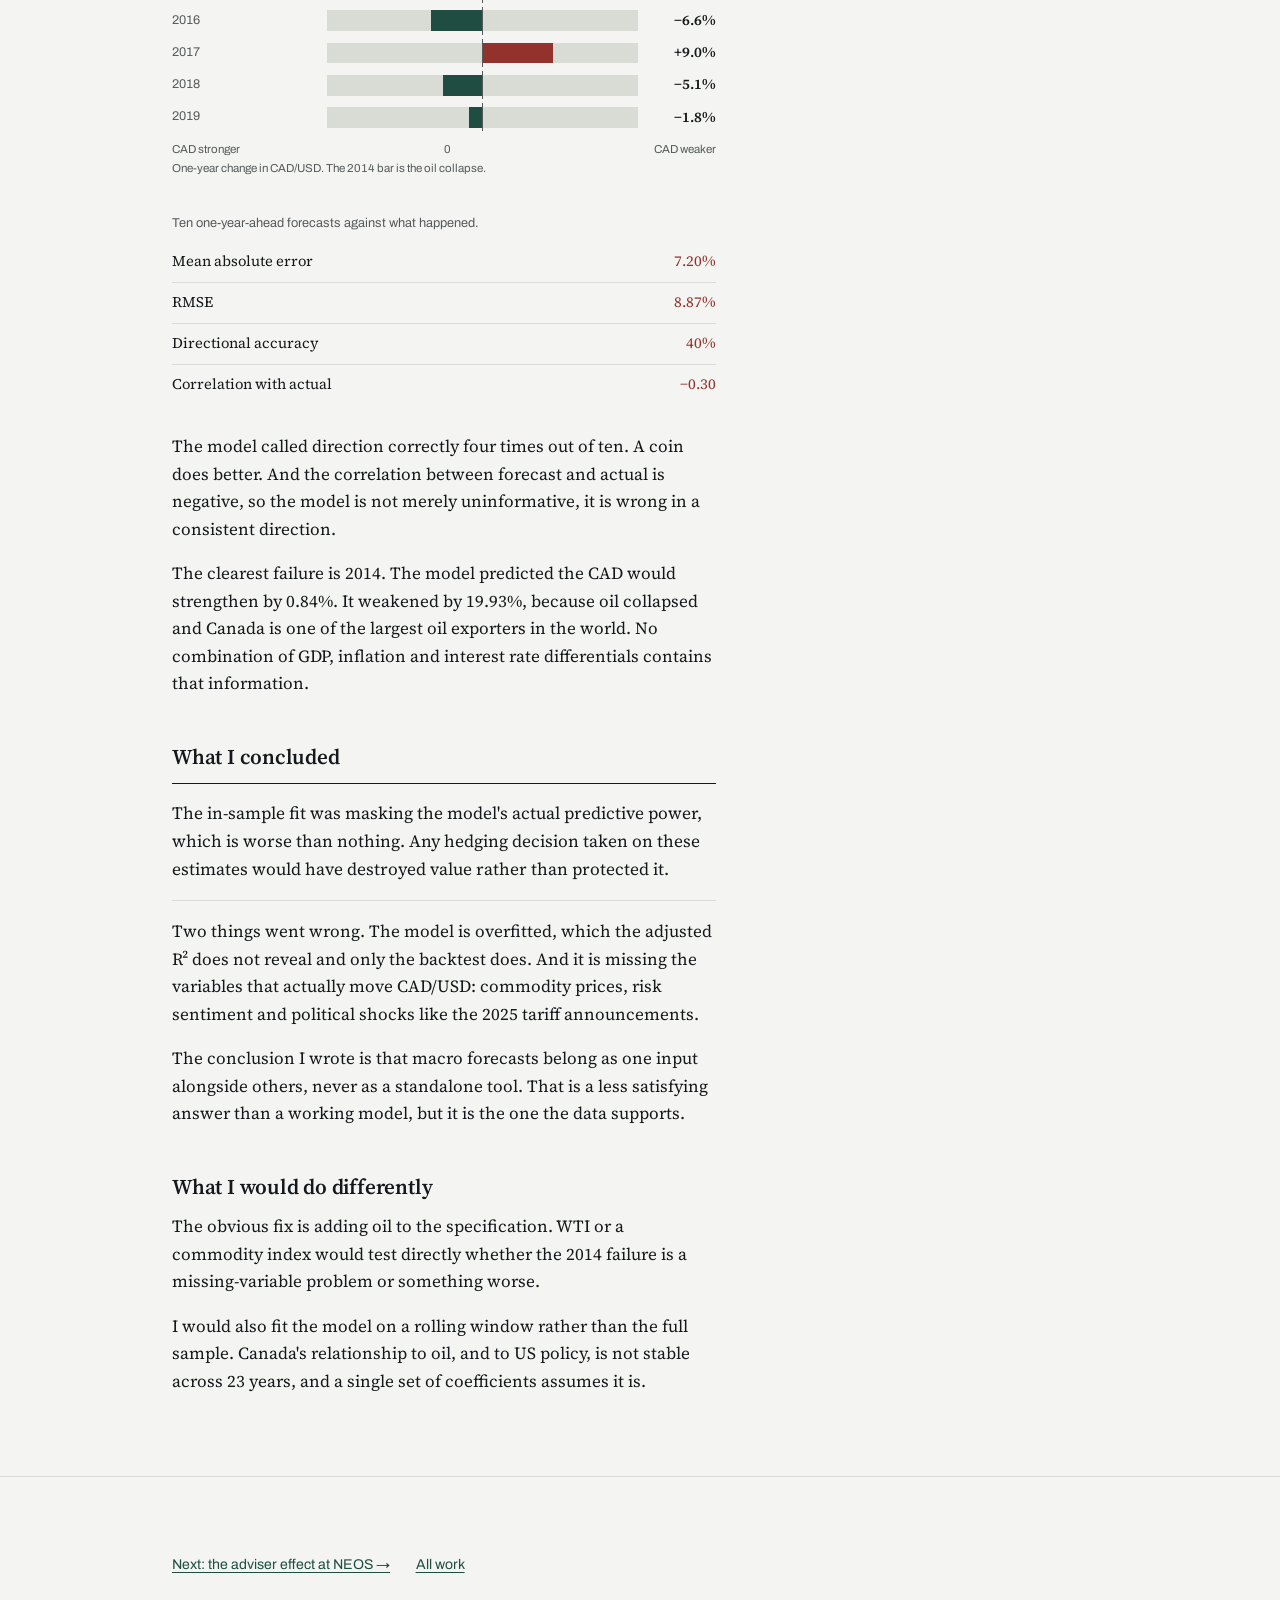
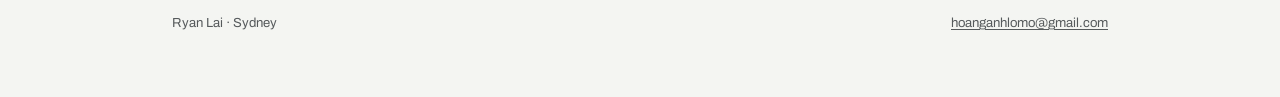
==== commit 460bd6c0: "add wealth manangment model" ====
--- a/work/cad-usd-forecasting.html
+++ b/work/cad-usd-forecasting.html
@@ -1,282 +1,164 @@
 <!DOCTYPE html>
 <html lang="en-AU">
 <head>
-<meta charset="UTF-8">
-<meta name="viewport" content="width=device-width, initial-scale=1.0">
-<title>Forecasting CAD/USD on macro fundamentals · Ryan Lai</title>
+<meta charset="utf-8">
+<meta name="viewport" content="width=device-width, initial-scale=1">
+<title>Forecasting CAD/USD on macro fundamentals | Ryan Lai</title>
 <meta name="description" content="A macro regression on CAD/USD looked respectable in sample. The out-of-sample backtest showed it was worse than a coin flip.">
-<link rel="icon" href="data:image/svg+xml,%3Csvg%20xmlns='http://www.w3.org/2000/svg'%20viewBox='0%200%2064%2064'%3E%3Crect%20width='64'%20height='64'%20rx='14'%20fill='%2314554e'/%3E%3Ctext%20x='32'%20y='44'%20font-family='Arial,%20Helvetica,%20sans-serif'%20font-size='34'%20font-weight='700'%20fill='%23e7eaec'%20text-anchor='middle'%3ER%3C/text%3E%3C/svg%3E">
+<link rel="icon" href="data:image/svg+xml,%3Csvg xmlns='http://www.w3.org/2000/svg' viewBox='0 0 32 32'%3E%3Crect width='32' height='32' rx='5' fill='%231F4D42'/%3E%3Ctext x='16' y='22' font-family='Georgia,serif' font-size='18' font-weight='600' fill='%23F4F5F2' text-anchor='middle'%3ER%3C/text%3E%3C/svg%3E">
 <link rel="preconnect" href="https://fonts.googleapis.com">
 <link rel="preconnect" href="https://fonts.gstatic.com" crossorigin>
-<link href="https://fonts.googleapis.com/css2?family=Archivo:wght@500;600;700;800&family=Source+Serif+4:opsz,wght@8..60,400;8..60,600&family=IBM+Plex+Mono:wght@400;500;600&display=swap" rel="stylesheet">
+<link href="https://fonts.googleapis.com/css2?family=Archivo:wght@400;500;600&family=Source+Serif+4:opsz,wght@8..60,400;8..60,600&display=swap" rel="stylesheet">
 <link rel="stylesheet" href="../assets/style.css">
 </head>
 <body>
-<a class="skip-link" href="#main">Skip to content</a>
 
-<header class="dive-header">
-  <div class="wrap">
-    <a class="back-link" href="../index.html">&larr; Back to portfolio</a>
-    <h1 class="dive-header__title">A macro model that fit the history and failed the backtest</h1>
-    <dl class="data-strip">
-      <div>
-        <dt>Course</dt>
-        <dd>FINS3616 International Business Finance, UNSW, T1 2026</dd>
+<a class="skip" href="#main">Skip to content</a>
+
+<nav><div class="wrap">
+  <a class="name" href="../index.html">Ryan Lai</a>
+  <a class="back" href="../index.html#work">All work</a>
+</div></nav>
+
+<header><div class="wrap">
+  <h1>A macro model that fit the history and failed the backtest</h1>
+  <p class="standfirst">Purchasing Power Parity and the International Fisher Effect are taught as if they forecast exchange rates. I tested whether they forecast CAD/USD, across 94 quarters and ten out-of-sample years.</p>
+
+  <div class="finding">
+    <div class="finding-grid c3">
+      <div class="fcell">
+        <span class="flabel">Directional accuracy, out of sample</span>
+        <span class="fnum neg">40%</span>
+        <span class="funit">a coin does better</span>
       </div>
-      <div>
-        <dt>Tools</dt>
-        <dd>Excel, FactSet</dd>
+      <div class="fcell">
+        <span class="flabel">Correlation, forecast against actual</span>
+        <span class="fnum neg">&minus;0.30</span>
+        <span class="funit">wrong in a consistent direction</span>
       </div>
-      <div>
-        <dt>Result</dt>
-        <dd class="figure">90/100 (HD)</dd>
-      </div>
-    </dl>
-  </div>
-</header>
-
-<main id="main" class="dive-main">
-
-  <section class="section" aria-labelledby="the-question-heading">
-    <div class="wrap">
-      <div class="section-head">
-        <p class="eyebrow">01 / 06</p>
-        <h2 id="the-question-heading">The question</h2>
-      </div>
-      <div class="prose">
-        <p>
-          Standard theory says exchange rates should track macro fundamentals. Purchasing
-          Power Parity says the lower-inflation currency appreciates. The International
-          Fisher Effect says the same thing through interest rates. Both are taught as if
-          they work.
-        </p>
-        <p>
-          I tested whether they actually forecast CAD/USD, using quarterly data from 2001Q2
-          to 2024Q3 from FactSet. The question I cared about was not whether the regression
-          fits, but whether the fitted model would have been any use to someone deciding
-          whether to hedge.
-        </p>
+      <div class="fcell">
+        <span class="flabel">Best adjusted R&sup2;, three-year horizon</span>
+        <span class="fnum">0.116</span>
+        <span class="funit">88% still unexplained</span>
       </div>
     </div>
-  </section>
+    <p class="finding-note">In sample the model looked respectable enough to act on. <strong>Only the backtest found that it was worse than nothing.</strong> This is the write-up of a model that did not work, and why that is the useful finding.</p>
+  </div>
 
-  <section class="section" aria-labelledby="data-and-method-heading">
-    <div class="wrap">
-      <div class="section-head">
-        <p class="eyebrow">02 / 06</p>
-        <h2 id="data-and-method-heading">Data and method</h2>
+  <div class="meta">
+    <div>Course <b>FINS3616 International Business Finance, UNSW</b></div>
+    <div>Tools <b>Excel, FactSet</b></div>
+    <div>Result <b>90/100 (HD)</b></div>
+  </div>
+</div></header>
+
+<div class="wrap">
+<article class="doc" id="main">
+
+  <h2>The question</h2>
+  <p>Standard theory says exchange rates should track macro fundamentals. Purchasing Power Parity says the lower-inflation currency appreciates. The International Fisher Effect says the same thing through interest rates. Both are taught as if they work.</p>
+  <p>I tested whether they actually forecast CAD/USD, using quarterly data from 2001Q2 to 2024Q3 from FactSet. The question I cared about was not whether the regression fits, but whether the fitted model would have been any use to someone deciding whether to hedge.</p>
+
+  <h2>Data and method</h2>
+  <p>The dependent variable is the forward-looking change in CAD/USD, quoted as home over foreign, so a rise means the Canadian dollar weakens. Over 94 quarters it has a mean of 0.030% and a standard deviation of 4.235%, meaning a currency that went essentially nowhere while swinging about 4% a quarter.</p>
+  <p>The two economies are close to identical on the inputs. Average GDP growth 2.00% in Canada against 2.15% in the US. Average inflation 2.20% against 2.54%. Average long-term rates 2.97% against 3.14%. Every gap is under 35 basis points, which already sets a low ceiling on how much these variables can explain.</p>
+  <p>I regressed the FX change on Canadian GDP growth, US GDP growth, the inflation differential and the interest rate differential, at three horizons: one quarter, one year and three years.</p>
+  <p>The honest first observation is that theory already looked wrong on the raw data. Canada's inflation ran below the US, so PPP predicts the CAD appreciates. It depreciated by 2.9% over the sample.</p>
+
+  <h2>Results</h2>
+  <figure>
+    <figcaption>Explanatory power by forecast horizon. Macro fundamentals say almost nothing about the next quarter, and not much more about the next three years.</figcaption>
+    <div class="bars">
+      <div class="bar-row">
+        <span class="bar-label">1 quarter</span>
+        <span class="bar-track"><span class="bar-fill" style="width:30.2%"></span></span>
+        <span class="bar-val">0.035</span>
       </div>
-      <div class="prose">
-        <p>
-          The dependent variable is the forward-looking change in CAD/USD, quoted as home
-          over foreign, so a rise means the Canadian dollar weakens. Over 94 quarters it has
-          a mean of 0.030% and a standard deviation of 4.235%, meaning a currency that went
-          essentially nowhere while swinging about 4% a quarter.
-        </p>
-        <p>
-          The two economies are close to identical on the inputs. Average GDP growth 2.00%
-          in Canada against 2.15% in the US. Average inflation 2.20% against 2.54%. Average
-          long-term rates 2.97% against 3.14%. Every gap is under 35 basis points, which
-          already sets a low ceiling on how much these variables can explain.
-        </p>
-        <p>
-          I regressed the FX change on Canadian GDP growth, US GDP growth, the inflation
-          differential and the interest rate differential, at three horizons: one quarter,
-          one year and three years.
-        </p>
-        <p>
-          The honest first observation is that theory already looked wrong on the raw data.
-          Canada's inflation ran below the US, so PPP predicts the CAD appreciates. It
-          depreciated by 2.9% over the sample.
-        </p>
+      <div class="bar-row">
+        <span class="bar-label">1 year</span>
+        <span class="bar-track"><span class="bar-fill" style="width:94.8%"></span></span>
+        <span class="bar-val">0.110</span>
+      </div>
+      <div class="bar-row">
+        <span class="bar-label">3 years</span>
+        <span class="bar-track"><span class="bar-fill" style="width:100%"></span></span>
+        <span class="bar-val">0.116</span>
       </div>
     </div>
-  </section>
+    <p class="axis-note">Adjusted R&sup2;. Even at its best the model leaves about 88% of the variation unexplained.</p>
+  </figure>
 
-  <section class="section" aria-labelledby="results-heading">
-    <div class="wrap">
-      <div class="section-head">
-        <p class="eyebrow">03 / 06</p>
-        <h2 id="results-heading">Results</h2>
-      </div>
-      <div class="prose">
-        <figure class="chart">
-          <img src="../assets/charts/cadusd-r2.svg" alt="Bar chart of adjusted R-squared for the CAD/USD regression at three forecast horizons: 0.035 at one quarter, 0.110 at one year, and 0.116 at three years, showing explanatory power stays low even at the longest horizon.">
-          <figcaption><strong>Chart 1.</strong> Adjusted R&sup2; by forecast horizon.</figcaption>
-        </figure>
+  <div class="tw"><table>
+    <caption>Interest rate differential coefficient, p-value in brackets, with model fit at each horizon.</caption>
+    <thead><tr><th>&nbsp;</th><th>1 quarter</th><th>1 year</th><th>3 years</th></tr></thead>
+    <tbody>
+      <tr><td>Interest rate differential</td><td>&minus;1.33 (0.20)</td><td>&minus;4.29 (0.04)</td><td>&minus;10.84 (0.004)</td></tr>
+      <tr><td>Adjusted R&sup2;</td><td>0.035</td><td>0.110</td><td>0.116</td></tr>
+      <tr><td>F p-value</td><td>0.129</td><td>0.008</td><td>0.009</td></tr>
+      <tr><td>N</td><td>94</td><td>91</td><td>83</td></tr>
+    </tbody>
+  </table></div>
 
-        <table class="data-table">
-          <thead>
-            <tr>
-              <th scope="col"></th>
-              <th scope="col">1 quarter</th>
-              <th scope="col">1 year</th>
-              <th scope="col">3 years</th>
-            </tr>
-          </thead>
-          <tbody>
-            <tr>
-              <th scope="row">Interest rate differential</th>
-              <td class="figure">&minus;1.33 (p 0.20)</td>
-              <td class="figure">&minus;4.29 (p 0.04)</td>
-              <td class="figure">&minus;10.84 (p 0.004)</td>
-            </tr>
-            <tr>
-              <th scope="row">Adjusted R&sup2;</th>
-              <td class="figure">0.035</td>
-              <td class="figure">0.110</td>
-              <td class="figure">0.116</td>
-            </tr>
-            <tr>
-              <th scope="row">F p-value</th>
-              <td class="figure">0.129</td>
-              <td class="figure">0.008</td>
-              <td class="figure">0.009</td>
-            </tr>
-            <tr>
-              <th scope="row">N</th>
-              <td class="figure">94</td>
-              <td class="figure">91</td>
-              <td class="figure">83</td>
-            </tr>
-          </tbody>
-        </table>
+  <p>At one quarter nothing is significant, individually or jointly, and the model explains almost none of the variation. Macro fundamentals say nothing about where the currency goes next quarter.</p>
+  <p>Stretch the horizon and the interest rate differential becomes significant and its coefficient grows fourfold and then eightfold. This is consistent with PPP as a long-run theory, and with Rogoff's finding that it takes three to five years to bite. GDP growth never mattered at any horizon. Inflation carried the right sign throughout but never reached significance.</p>
+  <p>The sign on the interest rate differential also contradicts the International Fisher Effect, which predicts the high-rate currency depreciates. It appreciated instead, which is the forward premium puzzle and the reason carry trades exist.</p>
 
-        <p>
-          At one quarter nothing is significant, individually or jointly, and the model
-          explains almost none of the variation. Macro fundamentals say nothing about where
-          the currency goes next quarter.
-        </p>
-        <p>
-          Stretch the horizon and the interest rate differential becomes significant and its
-          coefficient grows fourfold and then eightfold. This is consistent with PPP as a
-          long-run theory, and with Rogoff's finding that it takes three to five years to
-          bite. GDP growth never mattered at any horizon. Inflation carried the right sign
-          throughout but never reached significance.
-        </p>
-        <p>
-          The sign on the interest rate differential also contradicts the International
-          Fisher Effect, which predicts the high-rate currency depreciates. It appreciated
-          instead, which is the forward premium puzzle and the reason carry trades exist.
-        </p>
-        <p>
-          Even at its best, the three-year model leaves about 88% of the variation
-          unexplained.
-        </p>
-      </div>
+  <h2>The backtest, which is the real result</h2>
+  <p>An adjusted R&sup2; of 0.11 looks respectable enough to act on, so I tested whether it survives out of sample. I took the one-year model and generated a forecast for each Q4 from 2010 to 2019, then compared it to what happened.</p>
+
+  <figure>
+    <figcaption>What the currency actually did in each of the ten backtest years. Across the same ten years the model never forecast a move larger than 2.9% in either direction, so it had almost no chance of catching any of this.</figcaption>
+    <div class="bars">
+      <div class="bar-row"><span class="bar-label">2010</span><span class="bar-track zero"><span class="bar-fill neg right" style="width:6.2%"></span></span><span class="bar-val">+2.5%</span></div>
+      <div class="bar-row"><span class="bar-label">2011</span><span class="bar-track zero"><span class="bar-fill pos left" style="width:5.6%"></span></span><span class="bar-val">&minus;2.2%</span></div>
+      <div class="bar-row"><span class="bar-label">2012</span><span class="bar-track zero"><span class="bar-fill neg right" style="width:16.8%"></span></span><span class="bar-val">+6.7%</span></div>
+      <div class="bar-row"><span class="bar-label">2013</span><span class="bar-track zero"><span class="bar-fill neg right" style="width:22.6%"></span></span><span class="bar-val">+9.0%</span></div>
+      <div class="bar-row"><span class="bar-label">2014</span><span class="bar-track zero"><span class="bar-fill neg right" style="width:50%"></span></span><span class="bar-val neg">+19.9%</span></div>
+      <div class="bar-row"><span class="bar-label">2015</span><span class="bar-track zero"><span class="bar-fill pos left" style="width:8.7%"></span></span><span class="bar-val">&minus;3.5%</span></div>
+      <div class="bar-row"><span class="bar-label">2016</span><span class="bar-track zero"><span class="bar-fill pos left" style="width:16.5%"></span></span><span class="bar-val">&minus;6.6%</span></div>
+      <div class="bar-row"><span class="bar-label">2017</span><span class="bar-track zero"><span class="bar-fill neg right" style="width:22.6%"></span></span><span class="bar-val">+9.0%</span></div>
+      <div class="bar-row"><span class="bar-label">2018</span><span class="bar-track zero"><span class="bar-fill pos left" style="width:12.7%"></span></span><span class="bar-val">&minus;5.1%</span></div>
+      <div class="bar-row"><span class="bar-label">2019</span><span class="bar-track zero"><span class="bar-fill pos left" style="width:4.4%"></span></span><span class="bar-val">&minus;1.8%</span></div>
     </div>
-  </section>
+    <div class="axis"><span>CAD stronger</span><span>0</span><span>CAD weaker</span></div>
+    <p class="axis-note">One-year change in CAD/USD. The 2014 bar is the oil collapse.</p>
+  </figure>
 
-  <section class="section" aria-labelledby="the-backtest-heading">
-    <div class="wrap">
-      <div class="section-head">
-        <p class="eyebrow">04 / 06</p>
-        <h2 id="the-backtest-heading">The backtest, which is the real result</h2>
-      </div>
-      <div class="prose">
-        <p>
-          An adjusted R&sup2; of 0.11 looks respectable enough to act on, so I tested whether
-          it survives out of sample. I took the one-year model and generated a forecast for
-          each Q4 from 2010 to 2019, then compared it to what happened.
-        </p>
+  <div class="tw"><table>
+    <caption>Ten one-year-ahead forecasts against what happened.</caption>
+    <tbody>
+      <tr><td>Mean absolute error</td><td class="n">7.20%</td></tr>
+      <tr><td>RMSE</td><td class="n">8.87%</td></tr>
+      <tr><td>Directional accuracy</td><td class="n">40%</td></tr>
+      <tr><td>Correlation with actual</td><td class="n">&minus;0.30</td></tr>
+    </tbody>
+  </table></div>
 
-        <figure class="chart">
-          <img src="../assets/charts/cadusd-backtest.svg" alt="Grouped bar chart with forecast and actual CAD/USD change bars side by side for each year from 2010 to 2019, with the two bars diverging sharply in 2014 when an oil price collapse is annotated on the chart.">
-          <figcaption><strong>Chart 2.</strong> Forecast against actual, ten one-year-ahead predictions.</figcaption>
-        </figure>
+  <p>The model called direction correctly four times out of ten. A coin does better. And the correlation between forecast and actual is negative, so the model is not merely uninformative, it is wrong in a consistent direction.</p>
+  <p>The clearest failure is 2014. The model predicted the CAD would strengthen by 0.84%. It weakened by 19.93%, because oil collapsed and Canada is one of the largest oil exporters in the world. No combination of GDP, inflation and interest rate differentials contains that information.</p>
 
-        <table class="data-table">
-          <tbody>
-            <tr>
-              <th scope="row">Mean absolute error</th>
-              <td class="figure">7.20%</td>
-            </tr>
-            <tr>
-              <th scope="row">RMSE</th>
-              <td class="figure">8.87%</td>
-            </tr>
-            <tr>
-              <th scope="row">Directional accuracy</th>
-              <td class="figure">40%</td>
-            </tr>
-            <tr>
-              <th scope="row">Correlation with actual</th>
-              <td class="figure">&minus;0.30</td>
-            </tr>
-          </tbody>
-        </table>
+  <h2>What I concluded</h2>
+  <p class="pull">The in-sample fit was masking the model's actual predictive power, which is worse than nothing. Any hedging decision taken on these estimates would have destroyed value rather than protected it.</p>
+  <p>Two things went wrong. The model is overfitted, which the adjusted R&sup2; does not reveal and only the backtest does. And it is missing the variables that actually move CAD/USD: commodity prices, risk sentiment and political shocks like the 2025 tariff announcements.</p>
+  <p>The conclusion I wrote is that macro forecasts belong as one input alongside others, never as a standalone tool. That is a less satisfying answer than a working model, but it is the one the data supports.</p>
 
-        <p>
-          The model called direction correctly four times out of ten. A coin does better.
-          And the correlation between forecast and actual is negative, so the model is not
-          merely uninformative, it is wrong in a consistent direction.
-        </p>
-        <p>
-          The clearest failure is 2014. The model predicted the CAD would strengthen by
-          0.84%. It weakened by 19.93%, because oil collapsed and Canada is one of the
-          largest oil exporters in the world. No combination of GDP, inflation and interest
-          rate differentials contains that information.
-        </p>
-      </div>
-    </div>
-  </section>
+  <h2>What I would do differently</h2>
+  <p>The obvious fix is adding oil to the specification. WTI or a commodity index would test directly whether the 2014 failure is a missing-variable problem or something worse.</p>
+  <p>I would also fit the model on a rolling window rather than the full sample. Canada's relationship to oil, and to US policy, is not stable across 23 years, and a single set of coefficients assumes it is.</p>
 
-  <section class="section" aria-labelledby="what-i-concluded-heading">
-    <div class="wrap">
-      <div class="section-head">
-        <p class="eyebrow">05 / 06</p>
-        <h2 id="what-i-concluded-heading">What I concluded</h2>
-      </div>
-      <div class="prose">
-        <p>
-          The in-sample fit was masking the model's actual predictive power, which is worse
-          than nothing. Any hedging decision taken on these estimates would have destroyed
-          value rather than protected it.
-        </p>
-        <p>
-          Two things went wrong. The model is overfitted, which the adjusted R&sup2; does not
-          reveal and only the backtest does. And it is missing the variables that actually
-          move CAD/USD: commodity prices, risk sentiment and political shocks like the 2025
-          tariff announcements.
-        </p>
-        <p>
-          The conclusion I wrote is that macro forecasts belong as one input alongside
-          others, never as a standalone tool. That is a less satisfying answer than a
-          working model, but it is the one the data supports.
-        </p>
-      </div>
-    </div>
-  </section>
+</article>
+</div>
 
-  <section class="section" aria-labelledby="what-i-would-do-differently-heading">
-    <div class="wrap">
-      <div class="section-head">
-        <p class="eyebrow">06 / 06</p>
-        <h2 id="what-i-would-do-differently-heading">What I would do differently</h2>
-      </div>
-      <div class="prose">
-        <p>
-          The obvious fix is adding oil to the specification. WTI or a commodity index would
-          test directly whether the 2014 failure is a missing-variable problem or something
-          worse.
-        </p>
-        <p>
-          I would also fit the model on a rolling window rather than the full sample.
-          Canada's relationship to oil, and to US policy, is not stable across 23 years, and
-          a single set of coefficients assumes it is.
-        </p>
-      </div>
-    </div>
-  </section>
-
-</main>
-
-<footer class="site-footer">
-  <div class="wrap">
-    <span>Ryan Lai · Sydney</span>
+<footer><div class="wrap">
+  <div class="nextprev">
+    <a href="neos-adviser-effect.html">Next: the adviser effect at NEOS &rarr;</a>
+    <a href="../index.html#work">All work</a>
+  </div>
+  <div class="colophon" style="margin-top:2.2rem">
+    <span>Ryan Lai &middot; Sydney</span>
     <a href="mailto:hoanganhlomo@gmail.com">hoanganhlomo@gmail.com</a>
   </div>
-</footer>
+</div></footer>
 
 </body>
 </html>
--- a/assets/style.css
+++ b/assets/style.css
@@ -1,834 +1,221 @@
+/* Ryan Lai — portfolio
+   Ink on cool paper. Red marks a shortfall, a failure or a cost; green marks a
+   gain or an interactive element. Figures are tabular so columns align.
+   Single stylesheet for the landing page and every case study page. */
+
+:root{
+  --paper:#F4F5F2;
+  --ink:#15181B;
+  --soft:#565A5C;
+  --rule:#D9DBD5;
+  --neg:#93312C;
+  --pos:#1F4D42;
+  --band:#6E2420;
+  --band-ink:#F4F5F2;
+  --serif:"Source Serif 4",Georgia,"Times New Roman",serif;
+  --sans:"Archivo","Helvetica Neue",Arial,sans-serif;
+  --measure:34rem;
+}
+@media (prefers-color-scheme:dark){
+  :root{
+    --paper:#16191A;--ink:#E8E9E4;--soft:#9AA09F;--rule:#2F3435;
+    --neg:#D98077;--pos:#7FBBA8;
+    --band:#5A1E1A;--band-ink:#F4F5F2;
+  }
+}
+*{box-sizing:border-box}
+html{-webkit-text-size-adjust:100%}
+body{
+  margin:0;background:var(--paper);color:var(--ink);
+  font-family:var(--serif);font-size:1.0625rem;line-height:1.62;
+  font-variant-numeric:tabular-nums lining-nums;
+  -webkit-font-smoothing:antialiased;
+}
+.wrap{max-width:62rem;margin:0 auto;padding:0 1.75rem}
+a{color:var(--pos);text-decoration-thickness:1px;text-underline-offset:.18em}
+a:focus-visible,button:focus-visible{outline:2px solid var(--pos);outline-offset:3px}
+
+.skip{position:absolute;left:-999px}
+.skip:focus{left:1rem;top:1rem;background:var(--ink);color:var(--paper);padding:.5rem 1rem;font-family:var(--sans);font-size:.85rem;z-index:10;text-decoration:none}
+
+/* nav */
+nav{border-bottom:1px solid var(--rule)}
+nav .wrap{display:flex;justify-content:space-between;align-items:baseline;padding-top:1.1rem;padding-bottom:1.1rem}
+nav .name{font-family:var(--sans);font-weight:600;font-size:.9rem;letter-spacing:.01em;text-decoration:none;color:var(--ink)}
+nav .back{font-family:var(--sans);font-size:.82rem;color:var(--soft);text-decoration:none}
+nav .back:hover{color:var(--ink)}
+
+/* hero */
+header{padding:4.5rem 0 3rem}
+h1{font-size:clamp(1.85rem,4.6vw,2.9rem);line-height:1.1;font-weight:600;margin:0 0 1.1rem;letter-spacing:-.018em;max-width:23ch}
+.standfirst{font-size:1.2rem;line-height:1.55;color:var(--soft);max-width:47ch;margin:0}
+
+/* the finding */
+.finding{margin:3.4rem 0 0;border-top:1px solid var(--ink);padding-top:1.1rem}
+.finding-grid{display:grid;gap:1.4rem}
+.finding-grid.c2{grid-template-columns:repeat(2,1fr);max-width:38rem}
+.finding-grid.c3{grid-template-columns:repeat(3,1fr);max-width:50rem}
+.finding-grid.c4{grid-template-columns:repeat(4,1fr)}
+.fcell .flabel{font-family:var(--sans);font-size:.76rem;font-weight:500;color:var(--soft);display:block;margin-bottom:.35rem;line-height:1.3}
+.fcell .fnum{font-size:clamp(1.45rem,3.6vw,2.25rem);font-weight:600;letter-spacing:-.02em;display:block;line-height:1.08}
+.fnum.neg{color:var(--neg)}
+.fnum.pos{color:var(--pos)}
+.fcell .funit{font-family:var(--sans);font-size:.74rem;color:var(--soft);display:block;margin-top:.3rem}
+.finding-note{margin:1.5rem 0 0;max-width:52ch;color:var(--soft);font-size:1rem}
+.finding-note strong{color:var(--ink);font-weight:600}
+
+/* meta */
+.meta{border-top:1px solid var(--rule);border-bottom:1px solid var(--rule);margin-top:3rem;padding:1.3rem 0;display:flex;flex-wrap:wrap;gap:2.6rem}
+.meta div{font-family:var(--sans);font-size:.85rem;color:var(--soft)}
+.meta b{color:var(--ink);font-weight:600}
+
 /*
-  Portfolio stylesheet — single source of truth for index.html and the
-  work/ deep dive pages. Tokens and shared components live here; nothing
-  in this file is tuned to a single page.
+  band — full-bleed dark red behind the hero and the closing "open to
+  roles" section on the landing page. Applied to a <header> or
+  <section>, which are already full viewport width; only the .wrap
+  inside stays measured. Everything below fixes an element that reads
+  fine on --paper but breaks on --band.
 */
-
-/* ---------------------------------------------------------------------
-   Reset
---------------------------------------------------------------------- */
-
-*,
-*::before,
-*::after {
-  box-sizing: border-box;
-}
-
-html {
-  -webkit-text-size-adjust: 100%;
-}
-
-body,
-h1, h2, h3, h4,
-p, dl, dd, figure {
-  margin: 0;
-}
-
-ul, ol {
-  margin: 0;
-  padding: 0;
-  list-style: none;
-}
-
-img, svg {
-  display: block;
-  max-width: 100%;
-}
-
-a {
-  color: inherit;
-}
-
-button {
-  font: inherit;
-  color: inherit;
-}
-
-/* ---------------------------------------------------------------------
-   Tokens
---------------------------------------------------------------------- */
-
-:root {
-  /* colour */
-  --paper: #E7EAEC;
-  --card: #F4F6F7;
-  --ink: #0E1A22;
-  --muted: #56676F;
-  --rule: #C6CFD4;
-  --frontier: #14554E;
-  --signal: #C9942A;
-  --grid-line: rgba(14, 26, 34, 0.06);
-
-  /* type */
-  --font-display: 'Archivo', 'Helvetica Neue', Arial, sans-serif;
-  --font-body: 'Source Serif 4', Georgia, 'Times New Roman', serif;
-  --font-mono: 'IBM Plex Mono', 'Courier New', monospace;
-
-  --fs-900: clamp(2.75rem, 2.1rem + 3vw, 4.75rem);
-  --fs-800: clamp(1.9rem, 1.6rem + 1.4vw, 2.75rem);
-  --fs-700: clamp(1.4rem, 1.25rem + 0.7vw, 1.75rem);
-  --fs-600: clamp(1.15rem, 1.05rem + 0.4vw, 1.35rem);
-  --fs-500: 1.125rem;
-  --fs-400: 1rem;
-  --fs-300: 0.9rem;
-  --fs-200: 0.78rem;
-
-  --lh-tight: 1.15;
-  --lh-normal: 1.5;
-  --lh-loose: 1.7;
-
-  /* spacing */
-  --space-1: 0.25rem;
-  --space-2: 0.5rem;
-  --space-3: 0.75rem;
-  --space-4: 1.25rem;
-  --space-5: 2rem;
-  --space-6: 2.5rem;
-  --space-7: 3.5rem;
-  --space-8: 5rem;
-
-  /* layout */
-  --content-max: 72rem;
-  --gutter: clamp(1.25rem, 4vw, 2.5rem);
-  --radius: 3px;
-  --border: 1px solid var(--rule);
-
-  /* motion */
-  --ease: 150ms ease;
-}
-
-/* ---------------------------------------------------------------------
-   Base
---------------------------------------------------------------------- */
-
-body {
-  background-color: var(--paper);
-  background-image:
-    linear-gradient(var(--grid-line) 1px, transparent 1px),
-    linear-gradient(90deg, var(--grid-line) 1px, transparent 1px);
-  background-size: 32px 32px;
-  color: var(--ink);
-  font-family: var(--font-body);
-  font-size: var(--fs-400);
-  line-height: var(--lh-normal);
-  -webkit-font-smoothing: antialiased;
-}
-
-h1, h2, h3, h4 {
-  font-family: var(--font-display);
-  line-height: var(--lh-tight);
-  color: var(--ink);
-  font-weight: 700;
-}
-
-h1 { font-size: var(--fs-900); }
-h2 { font-size: var(--fs-800); }
-h3 { font-size: var(--fs-600); }
-
-p {
-  max-width: 62ch;
-}
-
-a {
-  text-decoration-color: var(--rule);
-  text-underline-offset: 0.2em;
-}
-
-/* ---------------------------------------------------------------------
-   Focus and motion
---------------------------------------------------------------------- */
-
-:focus-visible {
-  outline: 2px solid var(--frontier);
-  outline-offset: 3px;
-}
-
-@media (prefers-reduced-motion: reduce) {
-  *, *::before, *::after {
-    animation-duration: 0.01ms !important;
-    animation-iteration-count: 1 !important;
-    transition-duration: 0.01ms !important;
-    scroll-behavior: auto !important;
-  }
-}
-
-/* ---------------------------------------------------------------------
-   Layout utilities
---------------------------------------------------------------------- */
-
-.wrap {
-  max-width: var(--content-max);
-  margin-inline: auto;
-  padding-inline: var(--gutter);
-}
-
-.section {
-  padding-block: var(--space-8);
-  border-top: var(--border);
-}
-
-.skip-link {
-  position: absolute;
-  left: -999px;
-  top: auto;
-  background: var(--ink);
-  color: var(--paper);
-  padding: var(--space-2) var(--space-4);
-  font-family: var(--font-mono);
-  font-size: var(--fs-300);
-  z-index: 100;
-}
-
-.skip-link:focus {
-  left: var(--space-4);
-  top: var(--space-4);
-}
-
-/* ---------------------------------------------------------------------
-   Component: figure
-   Every numeric value on the page runs through this: mono face,
-   tabular numerals, so figures line up wherever they appear.
---------------------------------------------------------------------- */
-
-.figure {
-  font-family: var(--font-mono);
-  font-variant-numeric: tabular-nums;
-}
-
-/* ---------------------------------------------------------------------
-   Component: eyebrow
-   Uppercase mono label with a rule running to the right margin.
---------------------------------------------------------------------- */
-
-.eyebrow {
-  display: flex;
-  align-items: center;
-  gap: var(--space-4);
-  font-family: var(--font-mono);
-  font-size: var(--fs-200);
-  font-weight: 500;
-  letter-spacing: 0.14em;
-  text-transform: uppercase;
-  color: var(--muted);
-}
-
-.eyebrow::after {
-  content: "";
-  flex: 1 1 auto;
-  height: 1px;
-  background: var(--rule);
-}
-
-/* ---------------------------------------------------------------------
-   Component: section heading
-   Eyebrow + h2, used to open every major section.
---------------------------------------------------------------------- */
-
-.section-head {
-  display: grid;
-  gap: var(--space-3);
-  margin-bottom: var(--space-6);
-  max-width: 46rem;
-}
-
-.section-head h2 {
-  font-weight: 600;
-}
-
-.section-head__lede {
-  color: var(--muted);
-  font-size: var(--fs-500);
-}
-
-/* ---------------------------------------------------------------------
-   Component: prose
-   A group of body paragraphs, spaced and width-capped for reading.
-   Used for the About copy and the deep dive write-ups.
---------------------------------------------------------------------- */
-
-.prose {
-  display: grid;
-  gap: var(--space-4);
-  max-width: 60ch;
-  font-size: var(--fs-500);
-}
-
-.prose p {
-  max-width: none;
-}
-
-/* ---------------------------------------------------------------------
-   Component: back link
-   Used at the top of deep dive pages to return to the landing page.
---------------------------------------------------------------------- */
-
-.back-link {
-  display: inline-flex;
-  align-items: center;
-  gap: var(--space-2);
-  font-family: var(--font-mono);
-  font-size: var(--fs-300);
-  color: var(--muted);
-  text-decoration: none;
-}
-
-.back-link:hover {
-  color: var(--frontier);
-}
-
-/* ---------------------------------------------------------------------
-   Component: dive header
-   Title, course, tools, result block that opens every deep dive page.
---------------------------------------------------------------------- */
-
-.dive-header {
-  padding-block: var(--space-7) var(--space-6);
-}
-
-.dive-header__title {
-  margin-top: var(--space-5);
-  font-size: var(--fs-800);
-}
-
-.dive-header .data-strip {
-  grid-template-columns: 1fr max-content max-content;
-  margin-top: var(--space-6);
-}
-
-/*
-  Modifier for header blocks with more than three items (e.g. a case
-  competition header: Competition, Team, My sections, Tools). Columns
-  size to their own content and wrap to a new row once they run out
-  of room, rather than forcing a fixed track count.
-*/
-
-.dive-header .data-strip--wrap {
-  display: flex;
-  flex-wrap: wrap;
-}
-
-.dive-header .data-strip--wrap > div {
-  flex: 1 1 15rem;
-}
-
-/* ---------------------------------------------------------------------
-   Deep dive body
-   Scoped to <main class="dive-main"> so the landing page, which
-   reuses .section-head and .prose too, is unaffected.
---------------------------------------------------------------------- */
-
-.dive-main .section {
-  padding-block: var(--space-6);
-}
-
-.dive-main .section-head,
-.dive-main .prose {
-  max-width: 40rem;
-  margin-inline: auto;
-}
-
-/* ---------------------------------------------------------------------
-   Component: project card
-   Reflows cleanly at three, four or five cards.
---------------------------------------------------------------------- */
-
-.card-grid {
-  display: grid;
-  grid-template-columns: repeat(2, 1fr);
-  gap: var(--space-5);
-}
-
-.card {
-  --strip-bg: var(--card);
-  display: flex;
-  flex-direction: column;
-  gap: var(--space-4);
-  background: var(--card);
-  border: var(--border);
-  border-radius: var(--radius);
-  padding: var(--space-5);
-  text-decoration: none;
-  transition: border-color var(--ease), transform var(--ease);
-}
-
-.card:hover,
-.card:focus-visible {
-  border-color: var(--frontier);
-}
-
-.card:hover {
-  transform: translateY(-2px);
-}
-
-.card__title {
-  display: flex;
-  align-items: baseline;
-  justify-content: space-between;
-  gap: var(--space-3);
-  font-size: var(--fs-600);
-  font-weight: 600;
-}
-
-.card__line {
-  color: var(--muted);
-  font-size: var(--fs-400);
-  max-width: none;
-}
-
-.card .data-strip {
-  margin-top: auto;
-  grid-template-columns: repeat(2, 1fr);
-}
-
-.card .data-strip > div:first-child {
-  grid-column: span 2;
-}
-
-.card .data-strip > div {
-  padding: var(--space-3);
-}
-
-.card .data-strip dd {
-  font-size: var(--fs-400);
-}
-
-.card__cue {
-  font-size: var(--fs-500);
-  color: var(--frontier);
-  transition: transform var(--ease);
-}
-
-.card:hover .card__cue,
-.card:focus-visible .card__cue {
-  transform: translateX(4px);
-}
-
-/* ---------------------------------------------------------------------
-   Component: data strip
-   Label/value pairs in a rule, used for quick facts and page headers.
---------------------------------------------------------------------- */
-
-.data-strip {
-  display: grid;
-  grid-template-columns: repeat(auto-fit, minmax(min(160px, 100%), 1fr));
-  gap: 1px;
-  background: var(--rule);
-  border-top: var(--border);
-  border-bottom: var(--border);
-}
-
-.data-strip > div {
-  padding: var(--space-4);
-  background: var(--strip-bg, var(--paper));
-}
-
-.data-strip dt {
-  font-family: var(--font-mono);
-  font-size: var(--fs-200);
-  letter-spacing: 0.08em;
-  text-transform: uppercase;
-  color: var(--muted);
-  margin-bottom: var(--space-2);
-}
-
-.data-strip dd {
-  font-family: var(--font-display);
-  font-size: var(--fs-500);
-  font-weight: 600;
-  margin: 0;
-}
-
-/* ---------------------------------------------------------------------
-   Facts caption (sits directly under the hero)
---------------------------------------------------------------------- */
-
-.facts {
-  border-top: none;
-  padding-block: var(--space-3) var(--space-6);
-}
-
-.facts .data-strip {
-  grid-template-columns: repeat(3, 1fr);
-}
-
-.facts .data-strip > div {
-  display: flex;
-  align-items: baseline;
-  gap: var(--space-2);
-  padding: var(--space-2) var(--space-3);
-}
-
-.facts .data-strip dt {
-  margin-bottom: 0;
-}
-
-.facts .data-strip dt::after {
-  content: ":";
-}
-
-.facts .data-strip dd {
-  font-family: var(--font-mono);
-  font-size: var(--fs-300);
-  font-weight: 400;
-}
-
-/* ---------------------------------------------------------------------
-   Component: data table
-   Proper tables for the numbers in a deep dive, row labels in
-   Archivo, figures in mono via .figure on each numeric cell.
---------------------------------------------------------------------- */
-
-.data-table {
-  width: 100%;
-  border-collapse: collapse;
-  margin-block: var(--space-5);
-}
-
-.data-table th,
-.data-table td {
-  padding: var(--space-3) var(--space-4);
-  text-align: right;
-  border-bottom: var(--border);
-}
-
-.data-table th:first-child,
-.data-table td:first-child {
-  text-align: left;
-  padding-left: 0;
-}
-
-.data-table th:not(:first-child),
-.data-table td:not(:first-child) {
-  width: 1%;
-  white-space: nowrap;
-}
-
-.data-table thead th {
-  font-family: var(--font-mono);
-  font-size: var(--fs-200);
-  font-weight: 500;
-  letter-spacing: 0.08em;
-  text-transform: uppercase;
-  color: var(--muted);
-  border-bottom: 2px solid var(--ink);
-}
-
-.data-table tbody th {
-  font-family: var(--font-display);
-  font-weight: 600;
-  color: var(--ink);
-}
-
-/* ---------------------------------------------------------------------
-   Component: chart
-   Placeholder frame for an exported chart from assets/charts/.
---------------------------------------------------------------------- */
-
-.chart {
-  margin-block: var(--space-6);
-  border: var(--border);
-  background: var(--card);
-  padding: var(--space-3);
-}
-
-.chart img {
-  display: block;
-  width: 100%;
-  height: auto;
-  background: var(--paper);
-}
-
-.chart figcaption {
-  margin-top: var(--space-3);
-  font-family: var(--font-mono);
-  font-size: var(--fs-300);
-  color: var(--muted);
-}
-
-/* ---------------------------------------------------------------------
-   Component: footer
---------------------------------------------------------------------- */
-
-.site-footer {
-  border-top: var(--border);
-  padding-block: var(--space-6);
-}
-
-.site-footer .wrap {
-  display: flex;
-  flex-wrap: wrap;
-  justify-content: space-between;
-  gap: var(--space-3);
-  font-family: var(--font-mono);
-  font-size: var(--fs-300);
-  color: var(--muted);
-}
-
-.site-footer .wrap > * {
-  min-width: 0;
-}
-
-.site-footer a {
-  color: var(--muted);
-}
-
-.site-footer a:hover {
-  color: var(--frontier);
-}
-
-/* ---------------------------------------------------------------------
-   Hero (landing page)
---------------------------------------------------------------------- */
-
-.hero {
-  padding-block: var(--space-7) var(--space-4);
-}
-
-.hero__inner {
-  display: grid;
-  grid-template-columns: 1fr;
-}
-
-.hero__name {
-  font-weight: 800;
-}
-
-.hero__role {
-  margin-top: var(--space-4);
-  font-size: var(--fs-500);
-  color: var(--muted);
-  max-width: none;
-}
-
-.contact-chips {
-  margin-top: var(--space-5);
-  display: flex;
-  flex-wrap: wrap;
-  align-items: center;
-  gap: var(--space-2) 0;
-  font-family: var(--font-mono);
-  font-size: var(--fs-300);
-}
-
-.contact-chips li:not(:last-child)::after {
-  content: "\00B7";
-  color: var(--rule);
-  margin-inline: var(--space-4);
-}
-
-.contact-chips a {
-  color: var(--ink);
-  text-decoration: underline;
-  text-decoration-color: var(--rule);
-}
-
-.contact-chips a:hover {
-  color: var(--frontier);
-  text-decoration-color: var(--frontier);
-}
-
-/*
-  No hero visual for now — the name and positioning line run full width
-  instead. Reinstate this block, and the two-column .hero__inner rule
-  above, when a real exported chart is ready to sit here.
-
-.hero__inner {
-  grid-template-columns: 1.2fr 1fr;
-  gap: var(--space-6);
-  align-items: center;
-}
-
-.hero__visual {
-  border: var(--border);
-  background: var(--card);
-  border-radius: var(--radius);
-  padding: var(--space-4);
-}
-
-.hero__visual svg {
-  width: 100%;
-  height: auto;
-}
-*/
-
-/* ---------------------------------------------------------------------
-   Experience
---------------------------------------------------------------------- */
-
-.role-list {
-  display: grid;
-  gap: var(--space-6);
-}
-
-.role {
-  display: grid;
-  grid-template-columns: 12rem 1fr;
-  gap: var(--space-5);
-}
-
-.nowrap {
-  white-space: nowrap;
-}
-
-.role__title {
-  font-weight: 600;
-}
-
-.role__org {
-  margin-top: var(--space-1);
-  font-family: var(--font-mono);
-  font-size: var(--fs-300);
-  color: var(--muted);
-}
-
-.role__desc {
-  color: var(--ink);
-  max-width: 62ch;
-}
-
-/* ---------------------------------------------------------------------
-   Toolkit
---------------------------------------------------------------------- */
-
-.toolkit-grid {
-  display: grid;
-  grid-template-columns: repeat(auto-fit, minmax(min(220px, 100%), 1fr));
-  gap: var(--space-5);
-}
-
-.toolkit-group__label {
-  font-family: var(--font-mono);
-  font-size: var(--fs-200);
-  letter-spacing: 0.1em;
-  text-transform: uppercase;
-  color: var(--frontier);
-  margin-bottom: var(--space-2);
-}
-
-.toolkit-group__items {
-  font-size: var(--fs-500);
-  max-width: none;
-}
-
-/* ---------------------------------------------------------------------
-   Contact
---------------------------------------------------------------------- */
-
-.contact {
-  background: var(--ink);
-  color: var(--paper);
-  border-top: none;
-}
-
-.contact .eyebrow,
-.contact .section-head__lede {
-  color: var(--rule);
-}
-
-.contact .eyebrow::after {
-  background: var(--muted);
-}
-
-.contact h2 {
-  color: var(--paper);
-}
-
-.contact-methods {
-  margin-top: var(--space-5);
-  display: flex;
-  flex-wrap: wrap;
-  align-items: baseline;
-  gap: var(--space-3) var(--space-6);
-  font-family: var(--font-mono);
-  font-size: var(--fs-400);
-}
-
-.contact-methods a {
-  text-decoration: underline;
-  text-decoration-color: var(--rule);
-}
-
-.contact-methods a:hover {
-  color: var(--signal);
-  text-decoration-color: var(--signal);
-}
-
-.button {
-  display: inline-flex;
-  align-items: center;
-  gap: var(--space-2);
-  border: 1px solid var(--frontier);
-  color: var(--frontier);
-  padding: var(--space-3) var(--space-4);
-  font-family: var(--font-mono);
-  font-size: var(--fs-300);
-  text-decoration: none;
-  border-radius: var(--radius);
-  transition: background var(--ease), color var(--ease);
-}
-
-.button:hover {
-  background: var(--frontier);
-  color: var(--card);
-}
-
-.contact .button {
-  border-color: var(--signal);
-  color: var(--signal);
-}
-
-.contact .button:hover {
-  background: var(--signal);
-  color: var(--ink);
-}
-
-/* ---------------------------------------------------------------------
-   Responsive
---------------------------------------------------------------------- */
-
-@media (max-width: 760px) {
-  /*
-  .hero__visual {
-    max-width: 22rem;
-  }
-  */
-
-  .card-grid {
-    grid-template-columns: 1fr;
-  }
-
-  .role {
-    grid-template-columns: 1fr;
-    gap: var(--space-2);
-  }
-}
-
-@media (max-width: 420px) {
-  :root {
-    --gutter: 1rem;
-  }
-
-  .section {
-    padding-block: var(--space-7);
-  }
-
-  .card .data-strip {
-    grid-template-columns: 1fr;
-  }
-
-  .card .data-strip > div:first-child {
-    grid-column: span 1;
-  }
-
-  .facts .data-strip {
-    grid-template-columns: 1fr;
-  }
-
-  .dive-header .data-strip {
-    grid-template-columns: 1fr;
-  }
-
-  .dive-header .data-strip--wrap > div {
-    flex-basis: 100%;
-  }
-}
+.band{background:var(--band);color:var(--band-ink)}
+.band .standfirst,
+.band .intro,
+.band .meta div{color:color-mix(in srgb, var(--band-ink) 75%, transparent)}
+.band .meta{
+  border-top-color:color-mix(in srgb, var(--band-ink) 30%, transparent);
+  border-bottom-color:color-mix(in srgb, var(--band-ink) 30%, transparent);
+}
+.band .meta b{color:var(--band-ink)}
+.band .links a{
+  color:var(--band-ink);
+  text-decoration-color:color-mix(in srgb, var(--band-ink) 45%, transparent);
+}
+.band .dl{border-color:var(--band-ink);color:var(--band-ink)}
+.band .dl:hover{background:var(--band-ink);color:var(--band)}
+
+/* document toggle, used only where a page carries two write-ups */
+.choose{padding:3.2rem 0 0}
+.choose p{font-family:var(--sans);font-size:.88rem;color:var(--soft);margin:0 0 .9rem}
+.tabs{display:flex;gap:.5rem;flex-wrap:wrap}
+.tab{
+  font-family:var(--sans);font-size:.92rem;font-weight:500;
+  background:none;border:1px solid var(--rule);color:var(--soft);
+  padding:.65rem 1.15rem;border-radius:2px;cursor:pointer;
+}
+.tab:hover{color:var(--ink);border-color:var(--soft)}
+.tab[aria-selected="true"]{background:var(--ink);border-color:var(--ink);color:var(--paper)}
+@media (prefers-color-scheme:dark){.tab[aria-selected="true"]{color:#16191A}}
+
+/* documents */
+.doc{padding:2.6rem 0 4rem;max-width:var(--measure)}
+.doc[hidden]{display:none}
+.doc .lede{color:var(--soft);font-size:.92rem;border-left:2px solid var(--rule);padding-left:.9rem;margin:0 0 2.4rem;font-style:italic}
+.doc h2{font-size:1.32rem;font-weight:600;letter-spacing:-.01em;margin:2.9rem 0 .8rem;line-height:1.25}
+.doc h2:first-of-type{margin-top:0}
+.doc h3{font-size:1.02rem;font-weight:600;margin:1.9rem 0 .5rem}
+.doc p{margin:0 0 1.05rem}
+.doc ul{margin:0 0 1.05rem;padding-left:1.1rem}
+.doc li{margin-bottom:.5rem}
+.doc strong{font-weight:600}
+.pull{border-top:1px solid var(--ink);border-bottom:1px solid var(--rule);padding:1rem 0;margin:1.8rem 0;font-size:1.08rem}
+.rec{border-left:2px solid var(--pos);padding-left:1rem;margin:1.6rem 0}
+.rec h3{margin-top:0;color:var(--pos)}
+
+/* tables */
+.tw{overflow-x:auto;margin:1.5rem 0 1.8rem;-webkit-overflow-scrolling:touch}
+table{border-collapse:collapse;width:100%;min-width:28rem;font-size:.92rem}
+caption{text-align:left;font-family:var(--sans);font-size:.8rem;color:var(--soft);padding-bottom:.55rem}
+th,td{text-align:right;padding:.5rem .55rem;border-bottom:1px solid var(--rule)}
+th:first-child,td:first-child{text-align:left;padding-left:0}
+td:last-child,th:last-child{padding-right:0}
+thead th{font-family:var(--sans);font-size:.78rem;font-weight:500;color:var(--soft);border-bottom:1px solid var(--ink)}
+tbody tr:last-child td{border-bottom:none}
+td.n{color:var(--neg)}
+td.p{color:var(--pos)}
+.src td,.src th{font-size:.86rem}
+
+/* figures drawn from the numbers in the text */
+figure{margin:2.2rem 0;max-width:var(--measure)}
+figcaption{font-family:var(--sans);font-size:.8rem;color:var(--soft);margin-bottom:1rem;line-height:1.45}
+.bars{display:grid;gap:.55rem}
+.bar-row{display:grid;grid-template-columns:9rem 1fr 4.2rem;align-items:center;gap:.7rem;font-size:.88rem}
+.bar-label{font-family:var(--sans);font-size:.79rem;color:var(--soft);line-height:1.25}
+.bar-track{position:relative;height:1.3rem;background:var(--rule)}
+.bar-fill{position:absolute;top:0;bottom:0;left:0;background:var(--ink)}
+.bar-fill.neg{background:var(--neg)}
+.bar-fill.pos{background:var(--pos)}
+.bar-val{text-align:right;font-weight:600;font-size:.9rem}
+.bar-val.neg{color:var(--neg)}
+.bar-val.pos{color:var(--pos)}
+/* diverging: a zero line at the midpoint, bars growing either side */
+.bar-track.zero::before{content:"";position:absolute;left:50%;top:-.22rem;bottom:-.22rem;width:1px;background:var(--soft);z-index:1}
+.bar-fill.right{left:50%}
+.bar-fill.left{right:50%;left:auto}
+.axis{font-family:var(--sans);font-size:.72rem;color:var(--soft);margin-top:.7rem;display:flex;justify-content:space-between}
+.axis-note{font-family:var(--sans);font-size:.72rem;color:var(--soft);margin-top:.7rem}
+
+/* slot for a chart that needs a real plot exported from the source tool */
+.slot{border:1px dashed var(--rule);padding:2.25rem 1.25rem;text-align:center;font-family:var(--sans);font-size:.8rem;color:var(--soft);line-height:1.5}
+.slot img{max-width:100%;height:auto;display:block;margin:0 auto}
+
+/* footer */
+footer{border-top:1px solid var(--rule);padding:2.6rem 0 4rem}
+.dl{display:inline-block;font-family:var(--sans);font-size:.92rem;font-weight:500;border:1px solid var(--pos);color:var(--pos);padding:.7rem 1.2rem;border-radius:2px;text-decoration:none}
+.dl:hover{background:var(--pos);color:var(--paper)}
+footer .fine{font-size:.86rem;color:var(--soft);max-width:50ch;margin:1.6rem 0 0}
+.nextprev{font-family:var(--sans);font-size:.88rem;margin-top:2.2rem;display:flex;flex-wrap:wrap;gap:1.6rem}
+.colophon{font-family:var(--sans);font-size:.82rem;color:var(--soft);display:flex;flex-wrap:wrap;justify-content:space-between;gap:.6rem 1.5rem}
+.colophon a{color:var(--soft)}
+.colophon a:hover{color:var(--ink)}
+
+/* ============================================================
+   Landing page
+   ============================================================ */
+
+main section{padding:3.4rem 0}
+main section + section{border-top:1px solid var(--rule)}
+h2{font-size:1.5rem;font-weight:600;letter-spacing:-.012em;line-height:1.2;margin:0 0 1.5rem}
+.intro{color:var(--soft);max-width:52ch;margin:-.9rem 0 1.8rem}
+
+/* a row of links, used under the hero and in contact */
+.links{display:flex;flex-wrap:wrap;align-items:baseline;gap:.5rem 2rem;font-family:var(--sans);font-size:.9rem;margin:1.5rem 0 0;padding:0;list-style:none}
+.links li{margin:0}
+
+/* prose block on the landing page */
+.copy{max-width:var(--measure)}
+.copy p{margin:0 0 1.05rem}
+.copy p:last-child{margin-bottom:0}
+
+/* selected work — rule-separated rows, not boxes */
+.work-list{border-top:1px solid var(--ink)}
+.work-item{display:block;padding:1.5rem 0;border-bottom:1px solid var(--rule);text-decoration:none;color:inherit}
+.work-head{display:flex;justify-content:space-between;align-items:baseline;gap:1rem}
+.work-title{font-size:1.24rem;font-weight:600;letter-spacing:-.012em;margin:0;line-height:1.25;transition:transform 150ms ease}
+.work-arrow{font-family:var(--sans);font-size:.95rem;color:var(--soft);flex:none;transition:transform 150ms ease}
+.work-item:hover .work-title,
+.work-item:focus-visible .work-title{color:var(--pos);transform:translateX(3px)}
+.work-item:hover .work-arrow{color:var(--pos);transform:translateX(6px)}
+.work-q{color:var(--soft);margin:.4rem 0 .8rem;max-width:54ch}
+.work-meta{display:flex;flex-wrap:wrap;gap:.3rem 1.8rem;font-family:var(--sans);font-size:.78rem;color:var(--soft)}
+.work-meta b{color:var(--ink);font-weight:600}
+
+/* experience */
+.roles{border-top:1px solid var(--rule)}
+.role{display:grid;grid-template-columns:15rem 1fr;gap:1.5rem;padding:1.5rem 0;border-bottom:1px solid var(--rule)}
+.role h3{font-size:1.02rem;font-weight:600;margin:0}
+.role .org{font-family:var(--sans);font-size:.8rem;color:var(--soft);margin:.3rem 0 0}
+.role p{margin:0;max-width:54ch}
+
+/* toolkit */
+.kit{display:grid;grid-template-columns:repeat(auto-fit,minmax(15rem,1fr));gap:2rem 2.4rem;border-top:1px solid var(--rule);padding-top:1.6rem}
+.kit h3{font-family:var(--sans);font-size:.78rem;font-weight:500;color:var(--soft);margin:0 0 .45rem}
+.kit p{margin:0;font-size:1rem}
+
+@media (max-width:700px){
+  .finding-grid.c3,.finding-grid.c4{grid-template-columns:repeat(2,1fr);gap:1.6rem 1.2rem}
+  header{padding:3rem 0 2rem}
+  .meta{gap:1.4rem 2rem}
+  .bar-row{grid-template-columns:7rem 1fr 3.6rem}
+  .role{grid-template-columns:1fr;gap:.5rem}
+  main section{padding:2.6rem 0}
+}
+@media (prefers-reduced-motion:reduce){*{transition:none!important;animation:none!important}}
